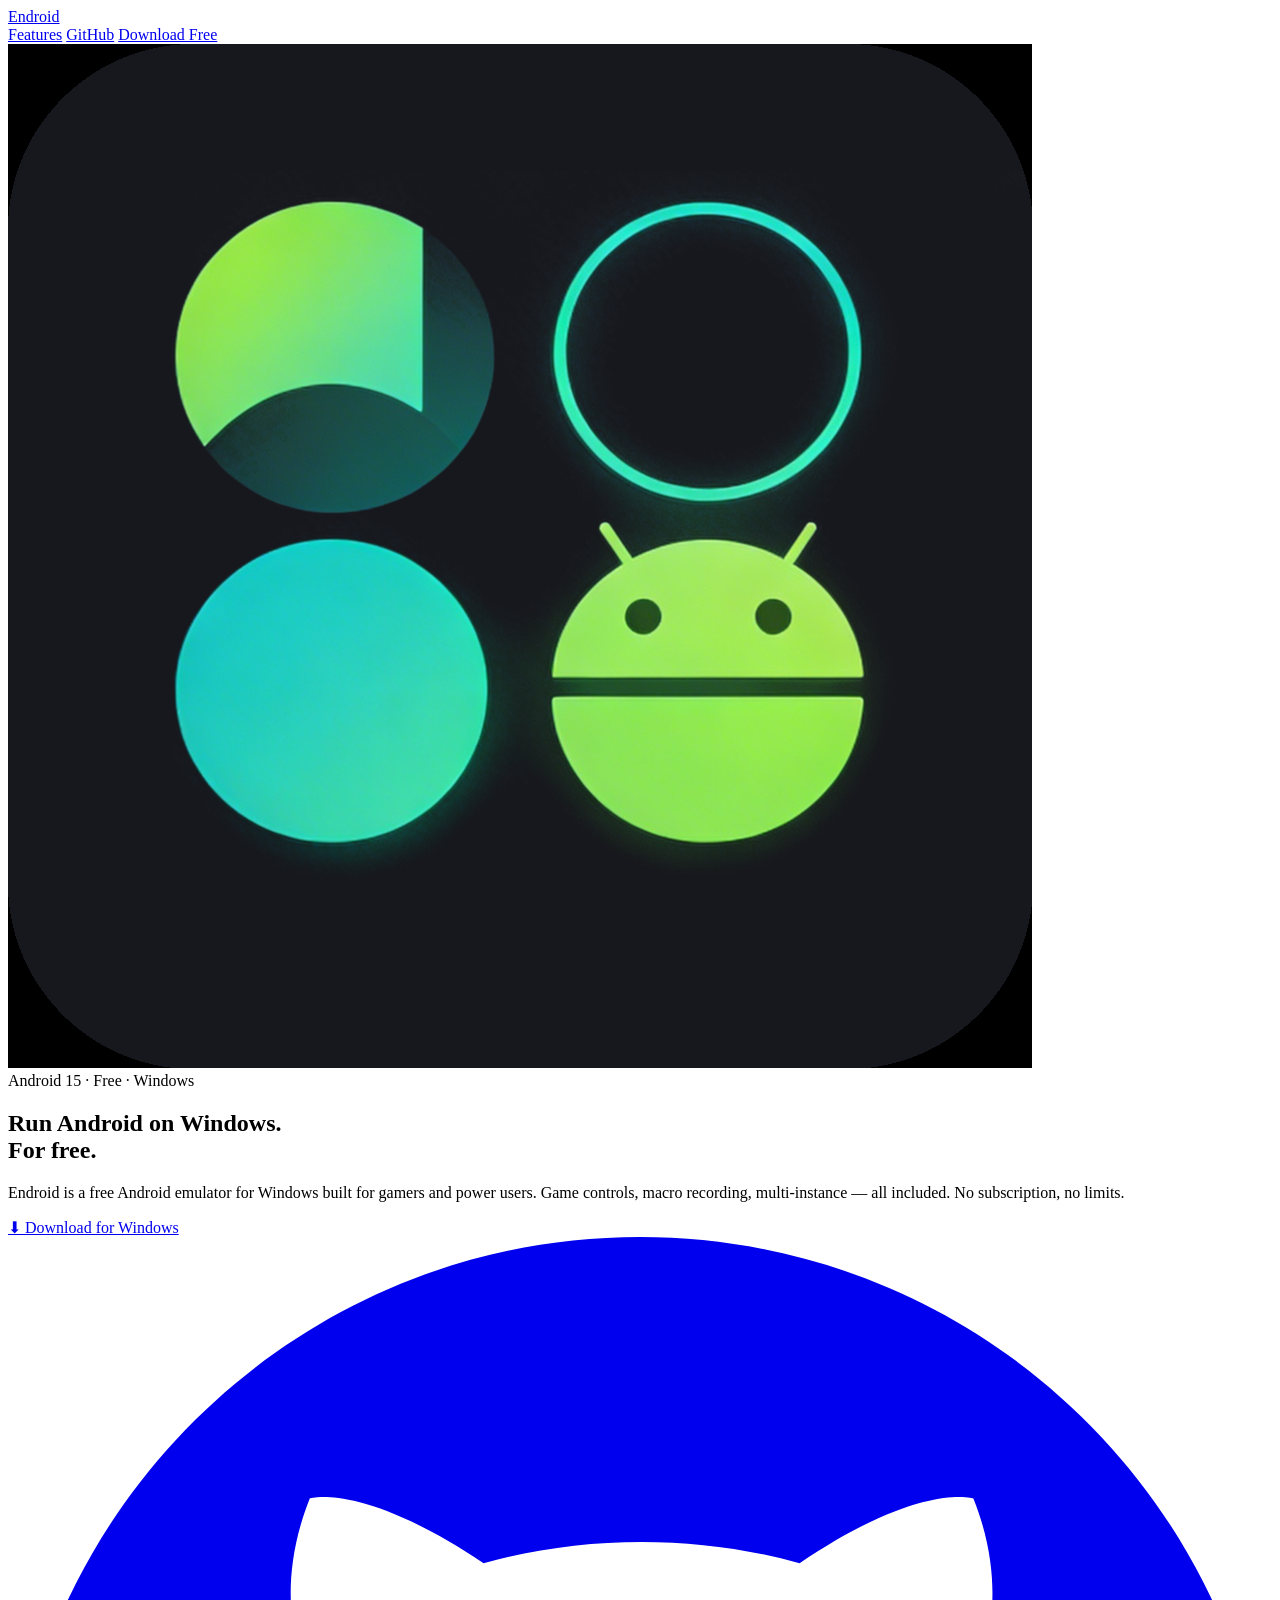
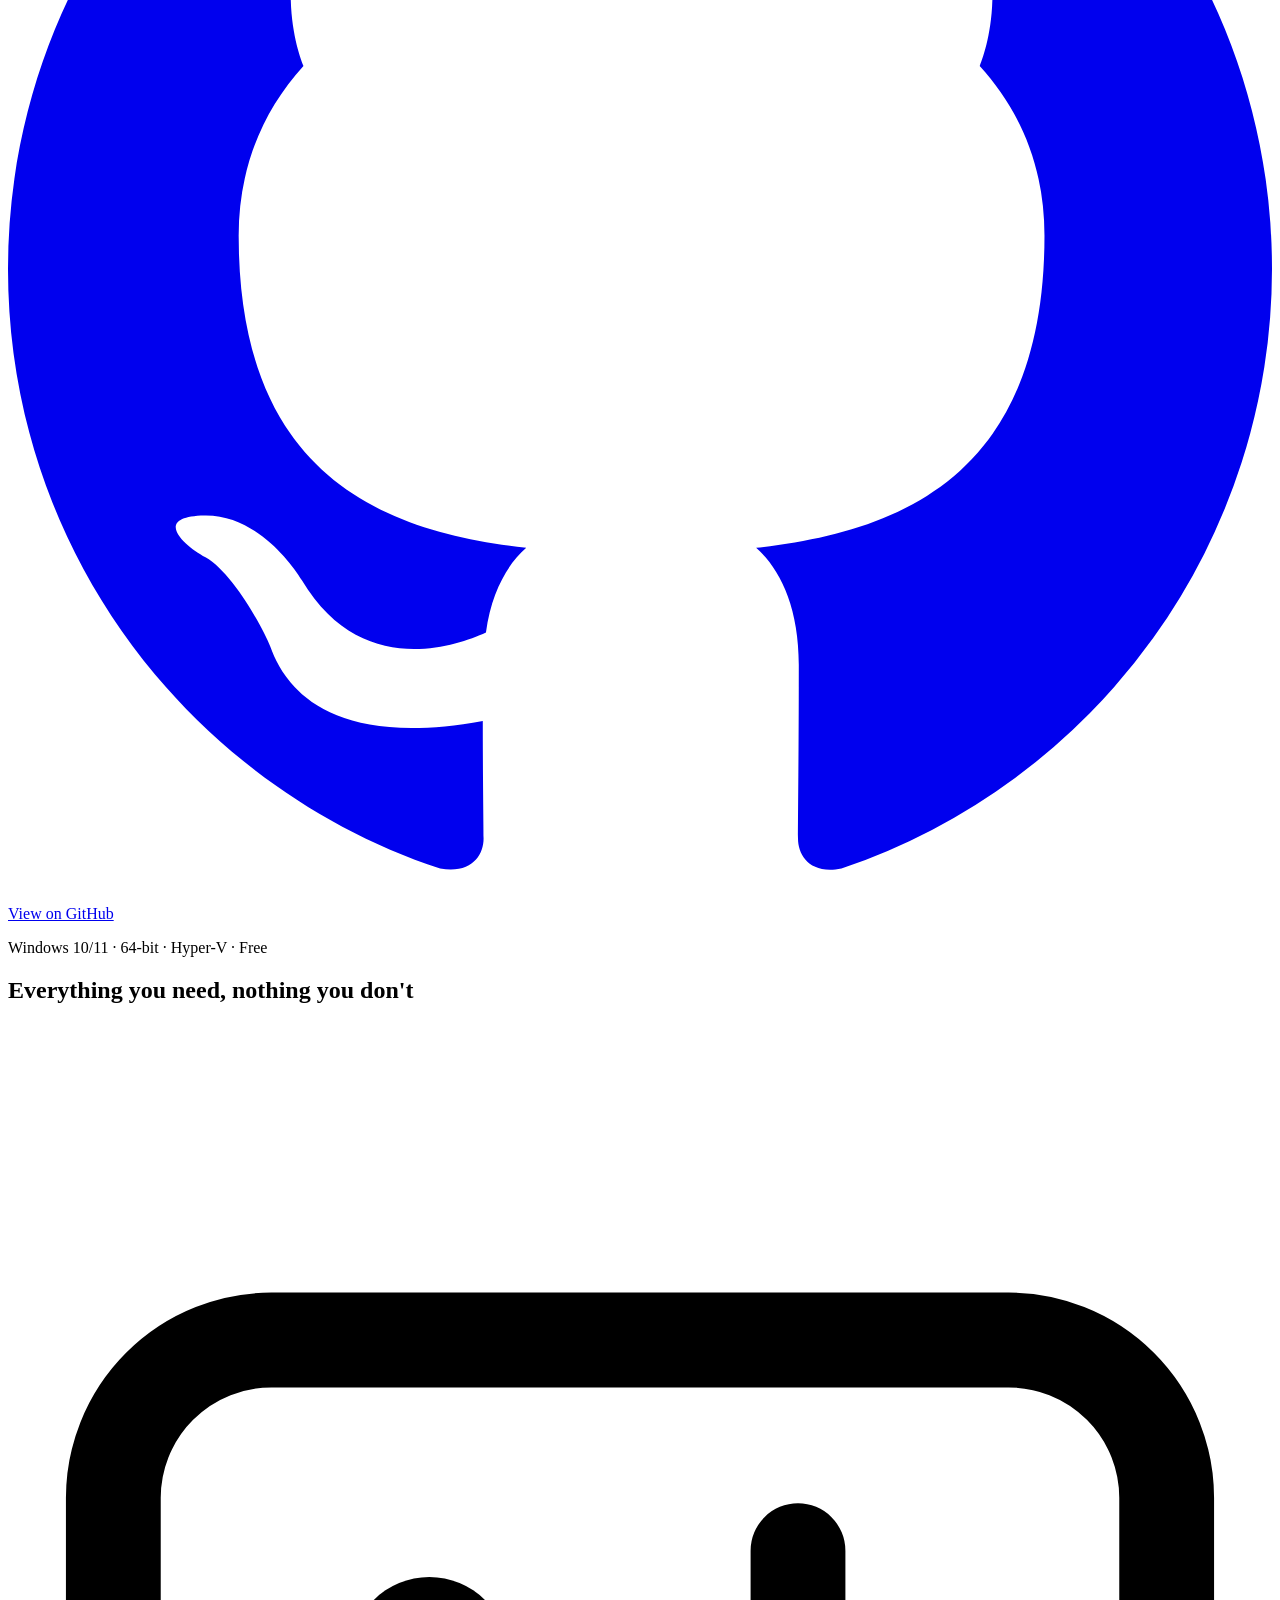
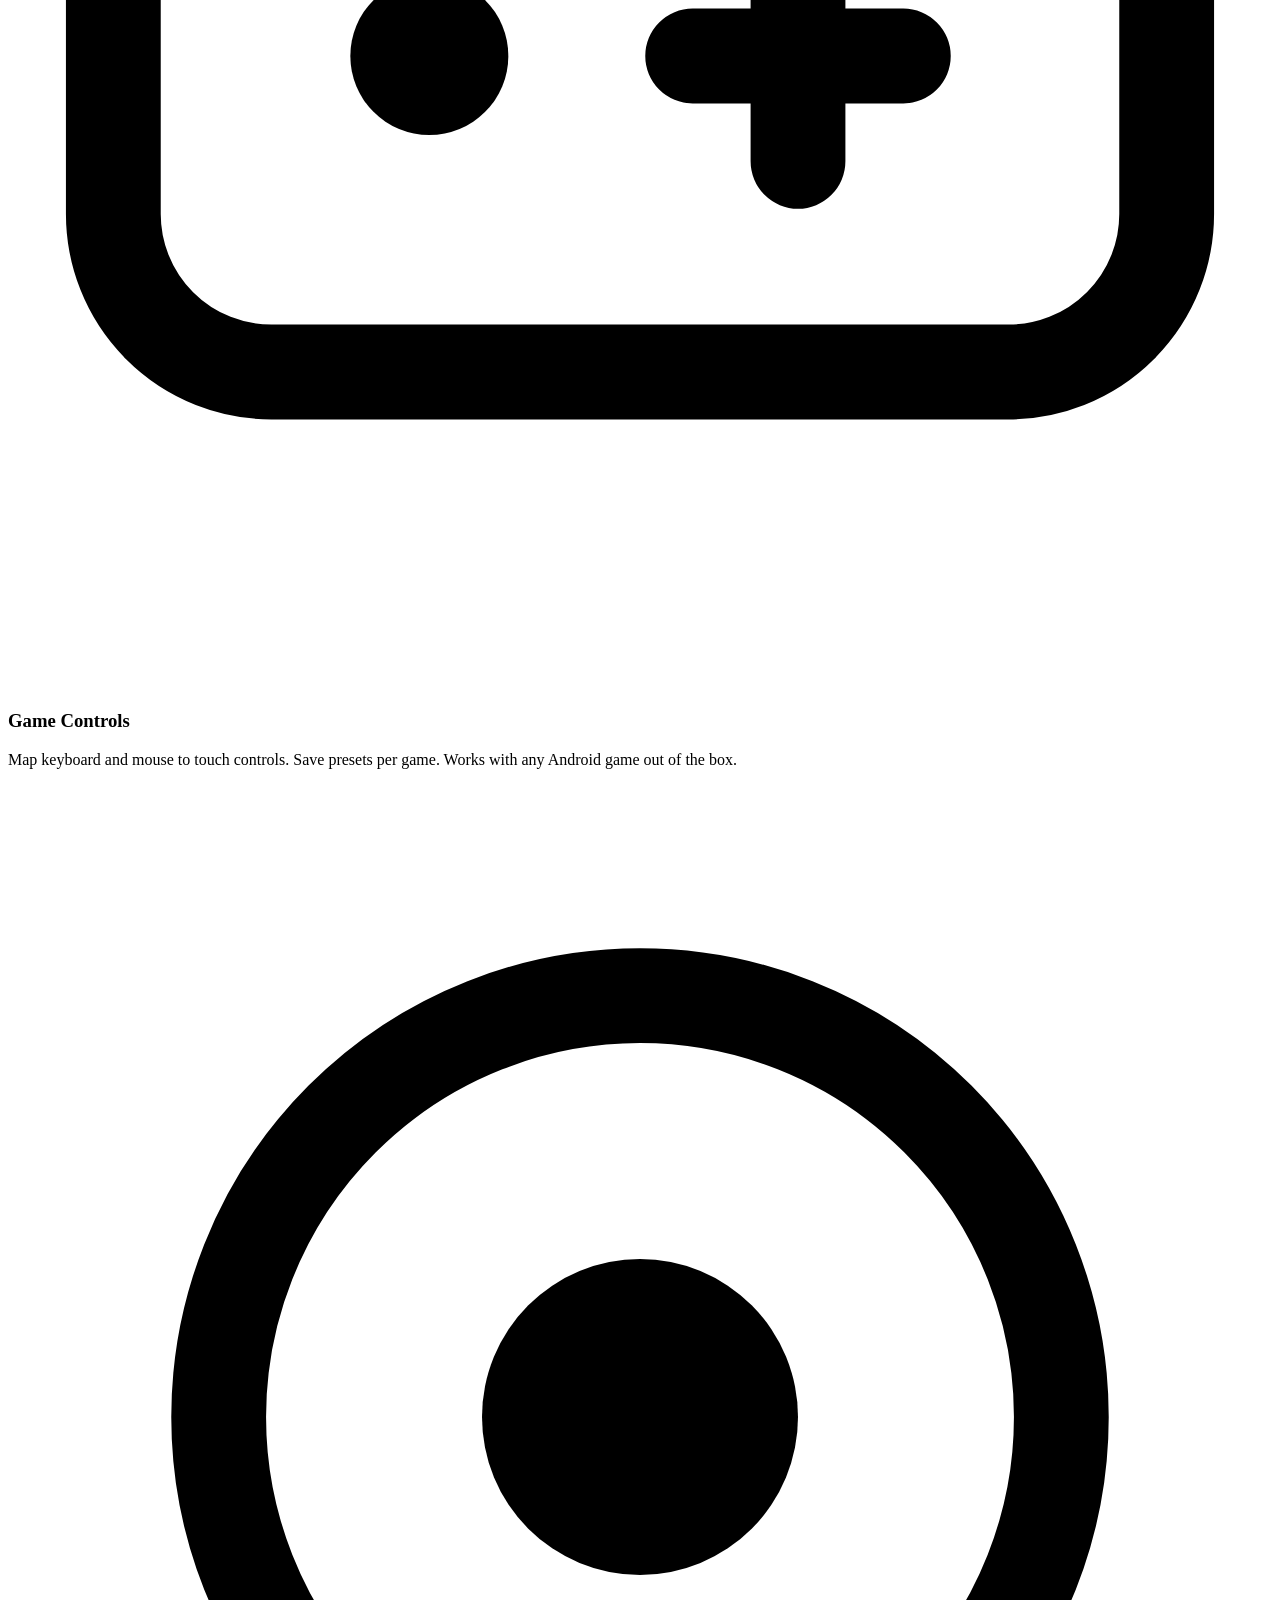
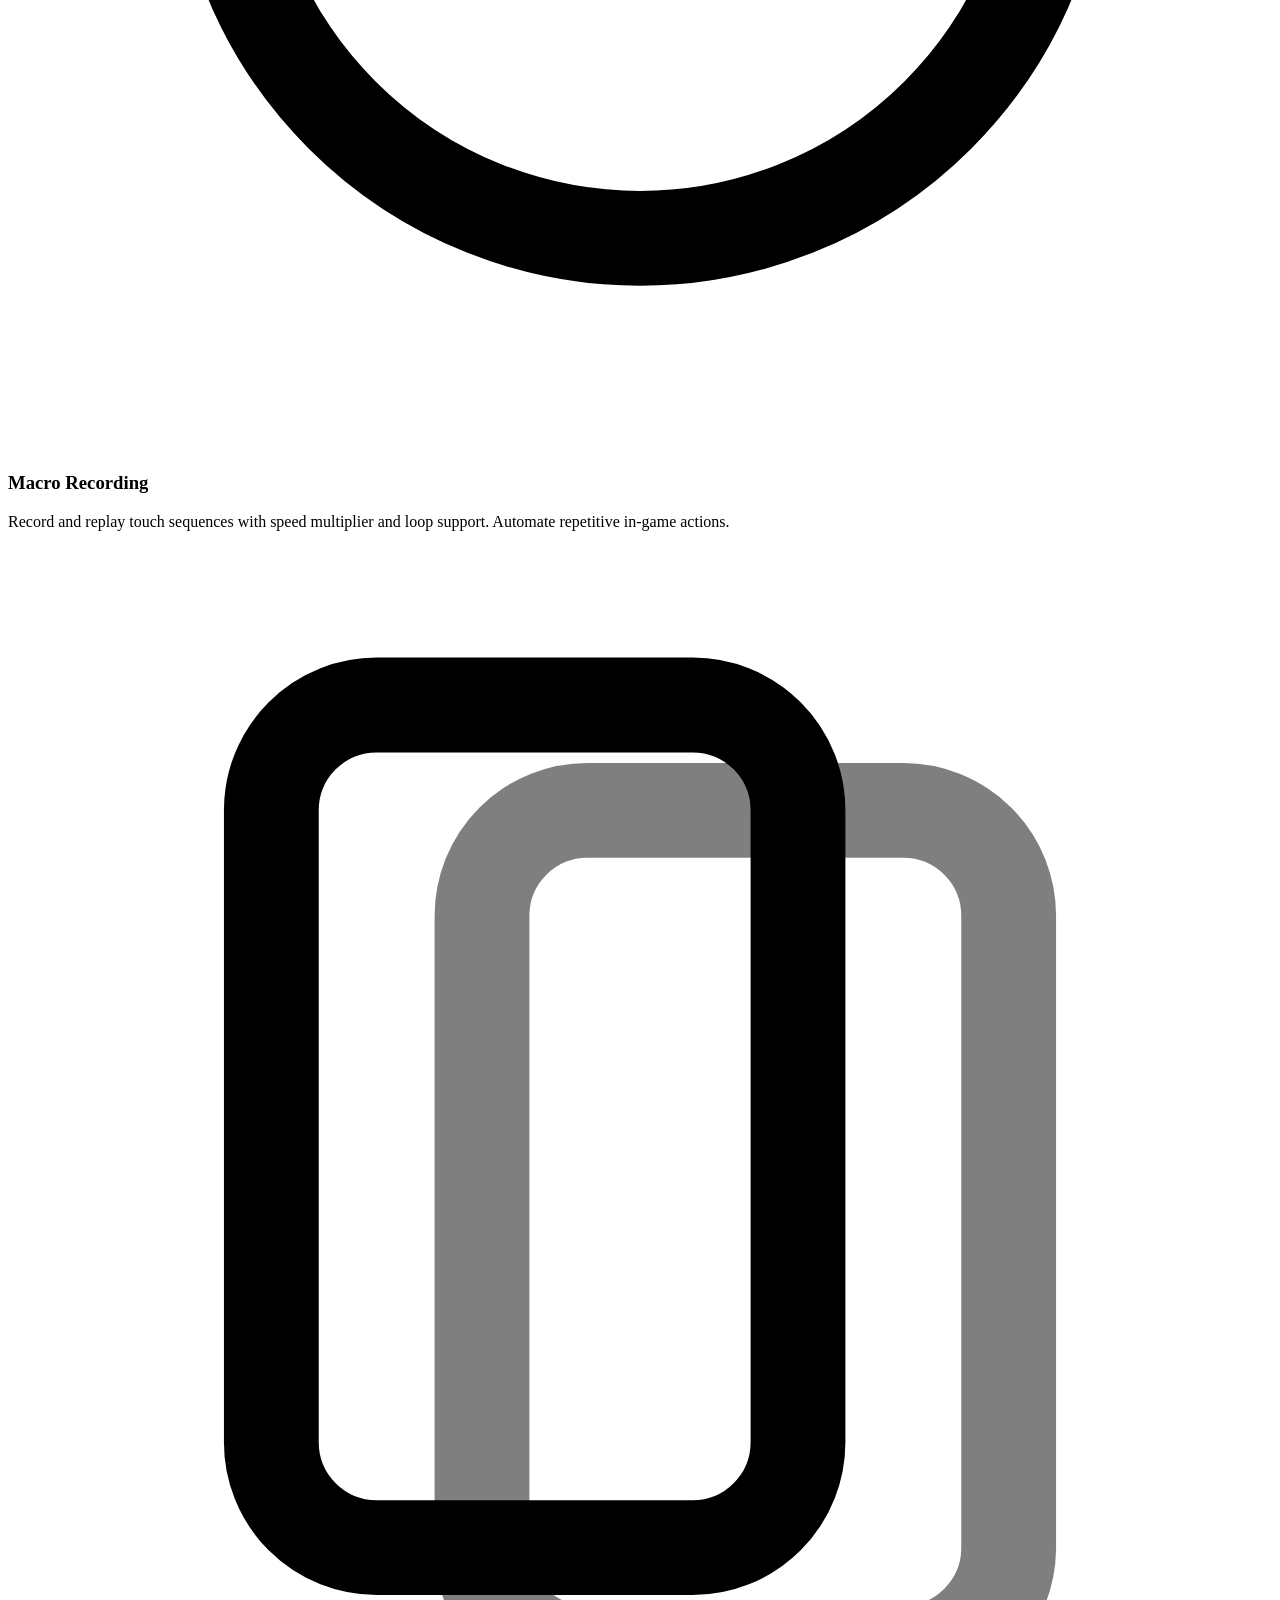
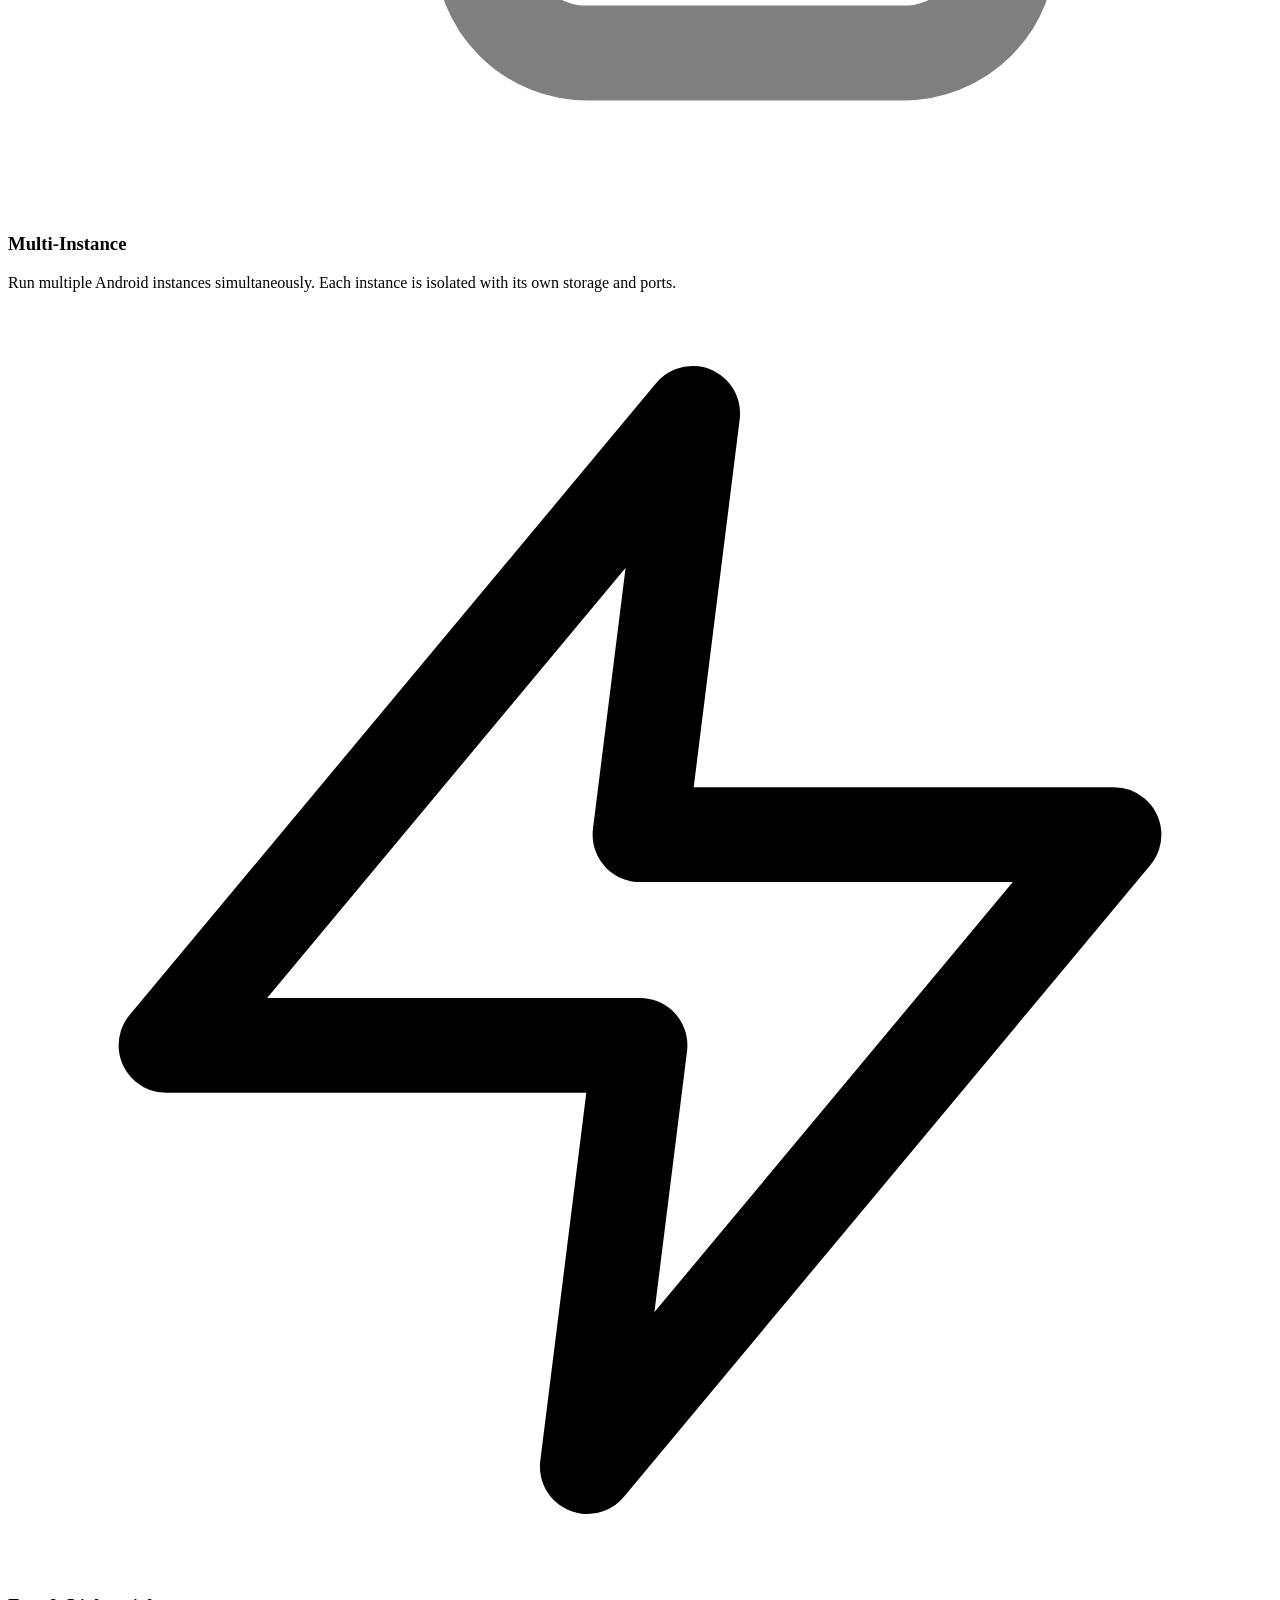
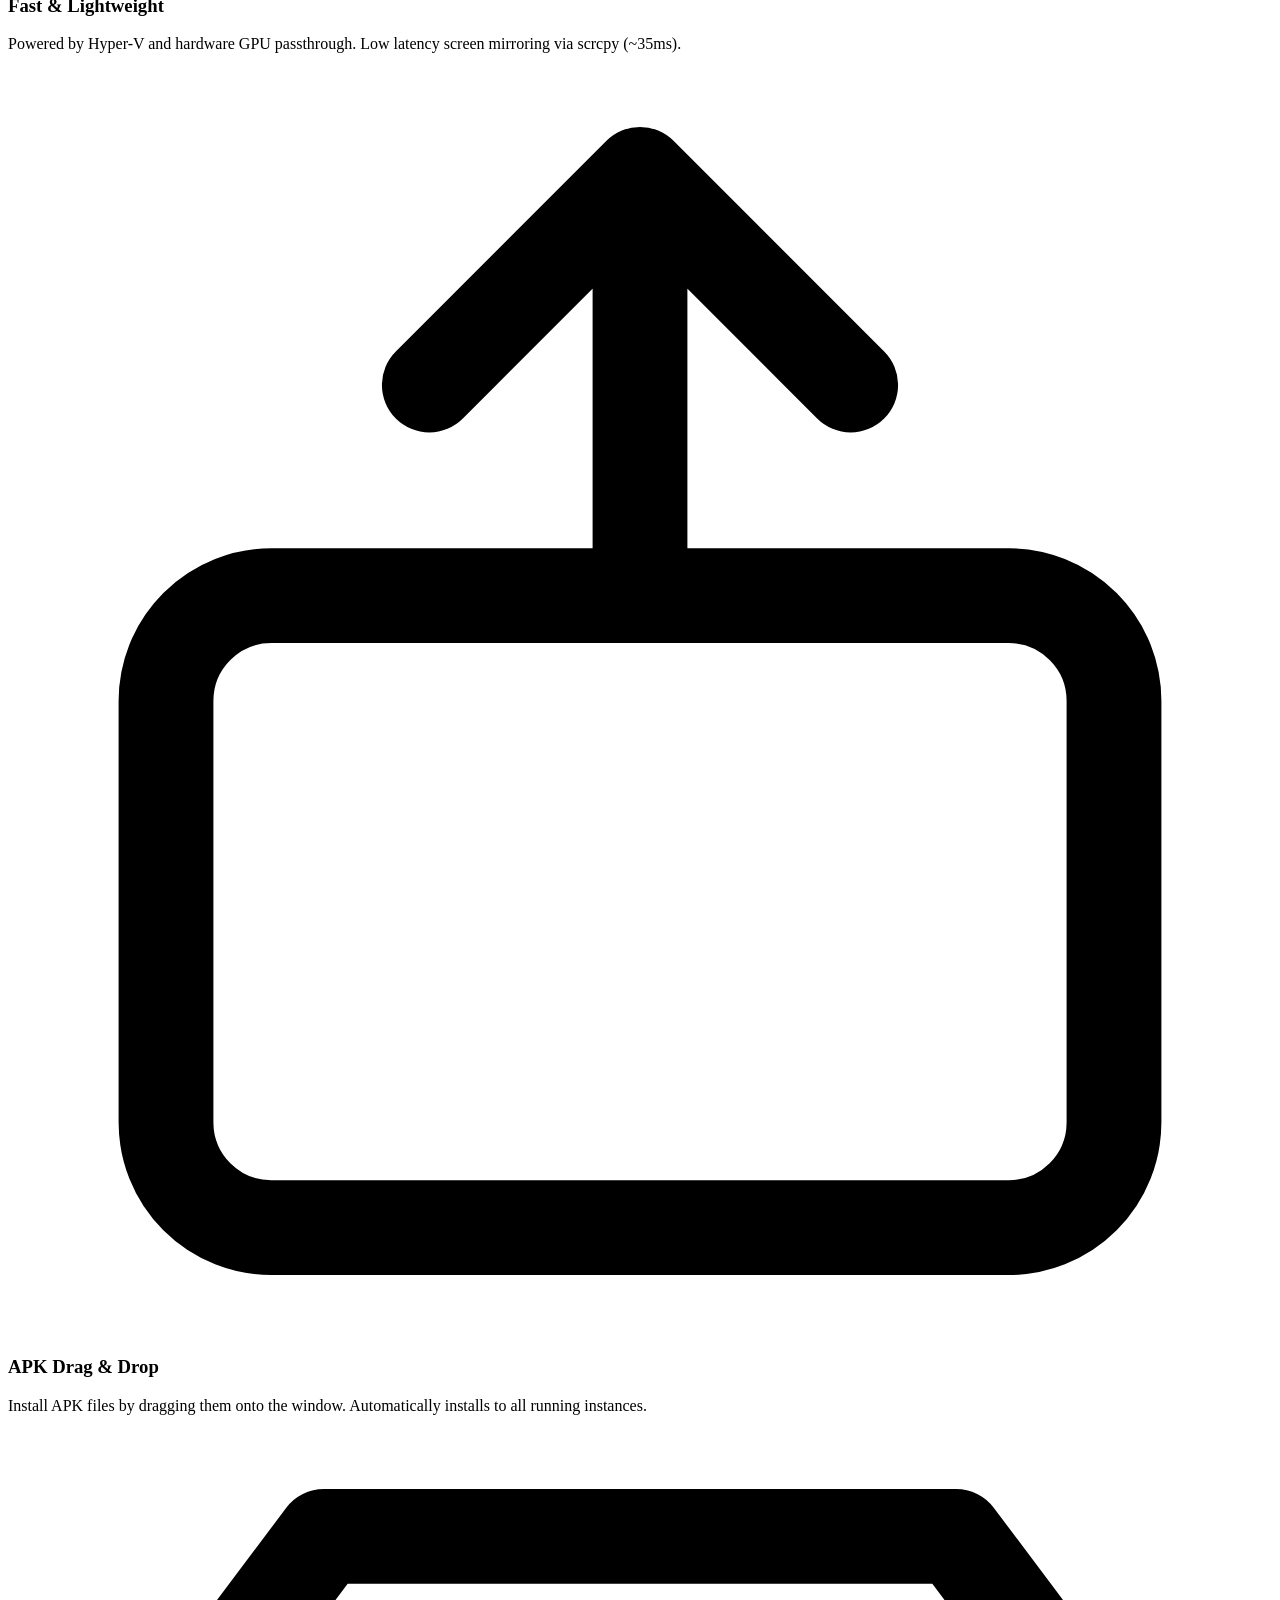
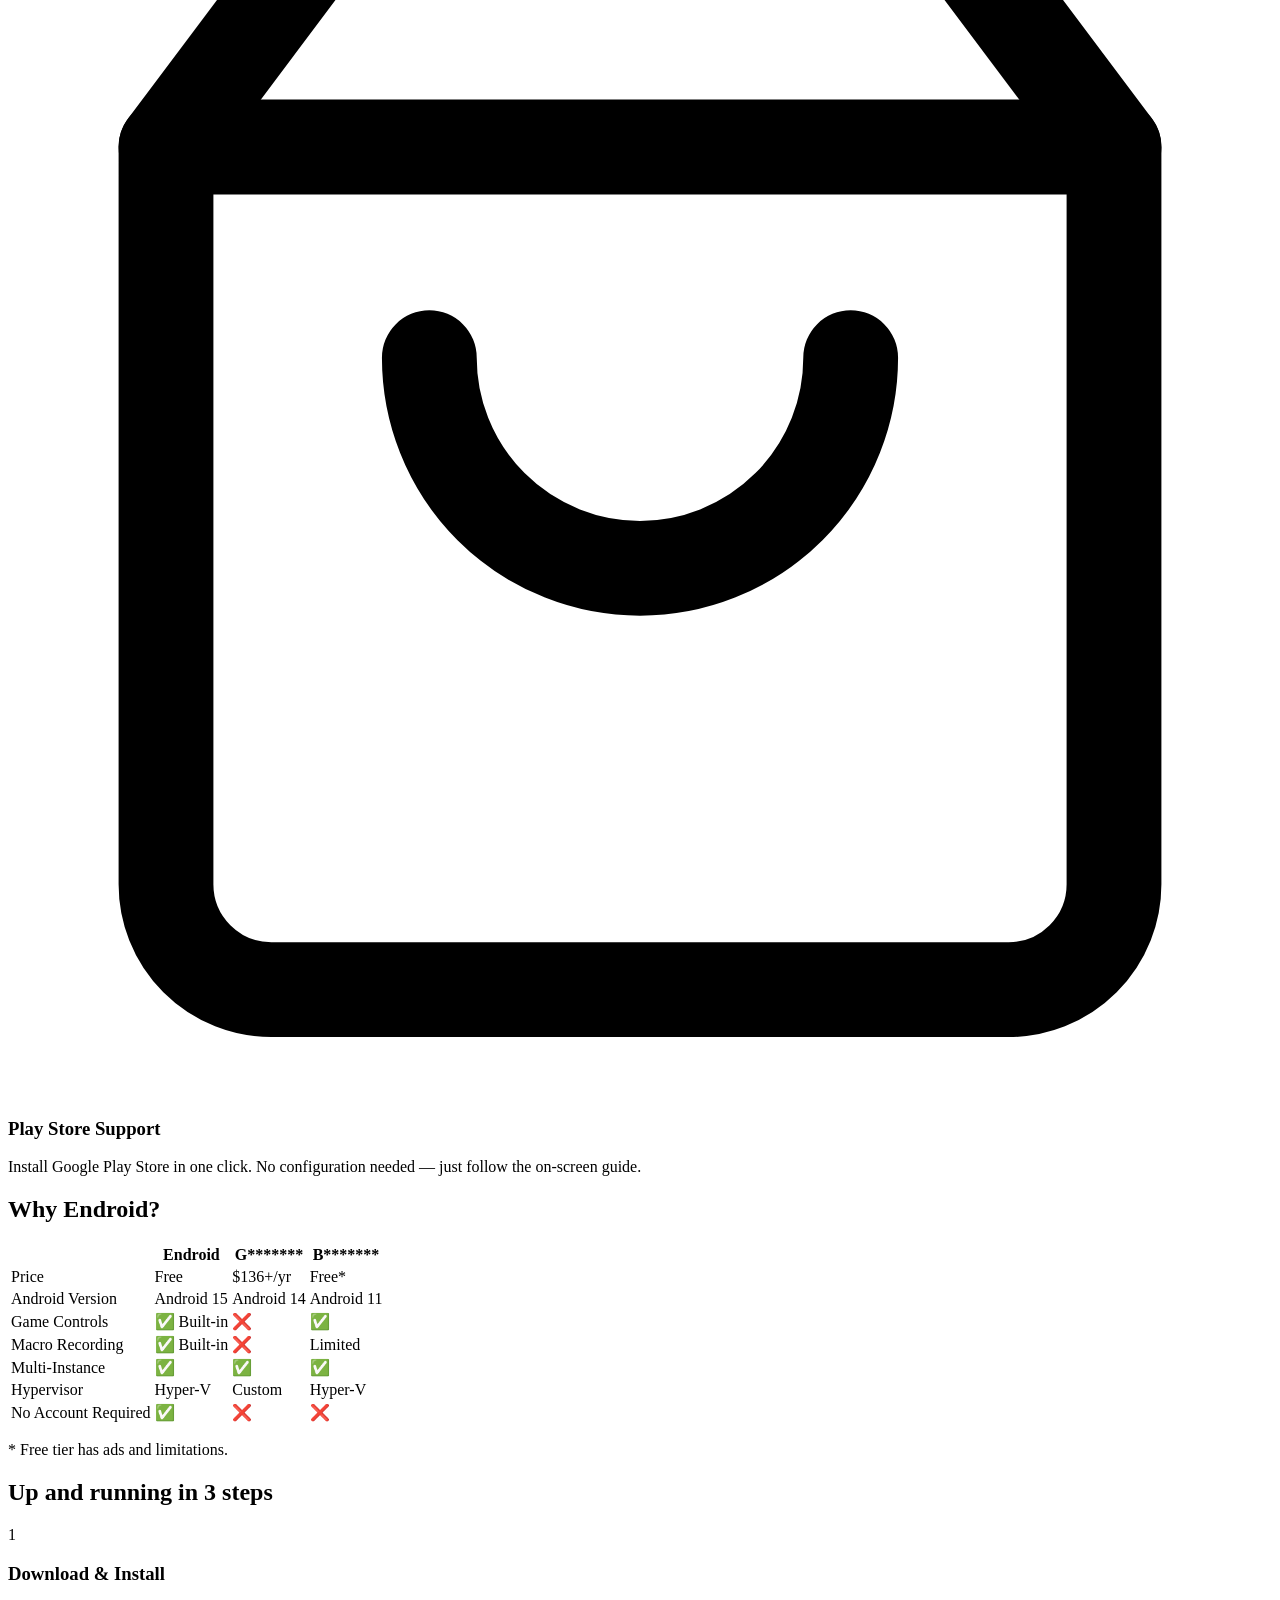
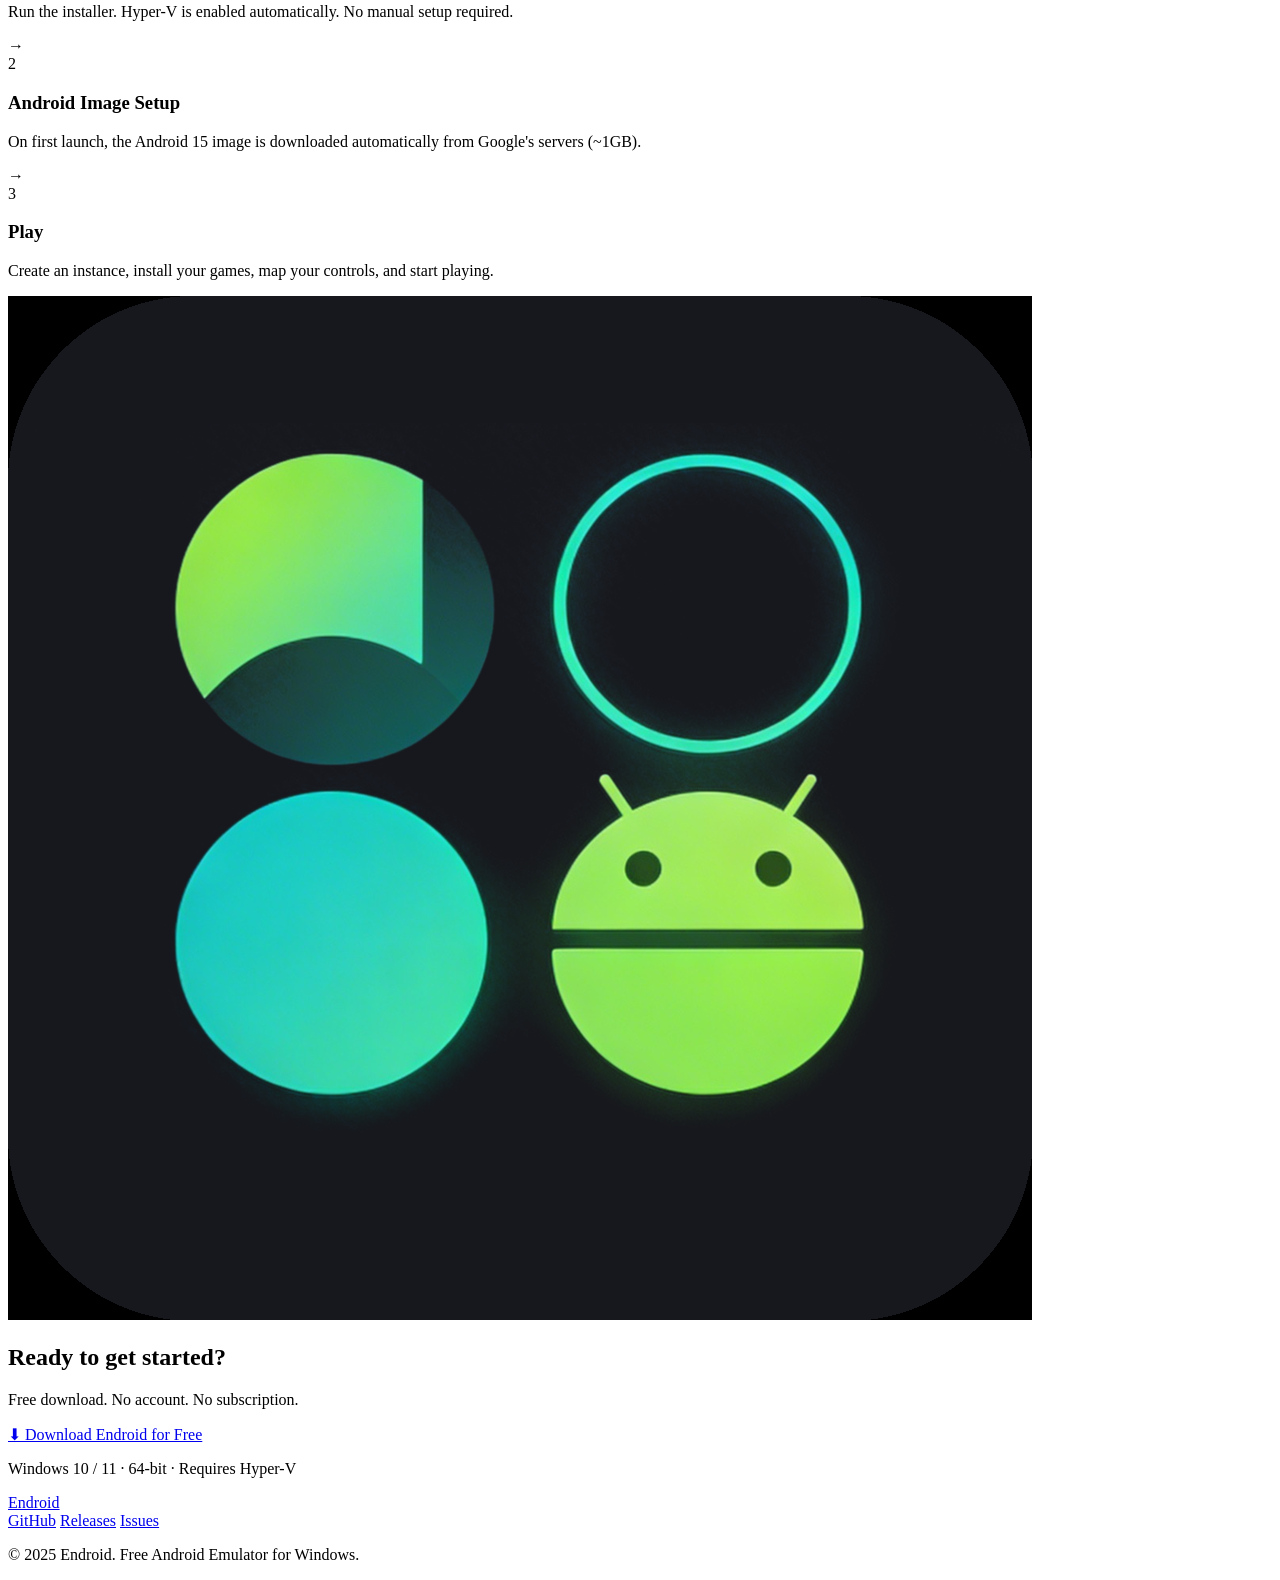
==== index.html @ d897e13c "fix(landing): 캐시 bust v=5" ====
<!DOCTYPE html>
<html lang="en">
<head>
  <meta charset="UTF-8" />
  <meta name="viewport" content="width=device-width, initial-scale=1.0" />

  <!-- SEO -->
  <title>Endroid — Free Android Emulator for Windows</title>
  <meta name="description" content="Endroid is a free Android 15 emulator for Windows. Run Android apps and games on your PC with game controls, macro recording, and multi-instance support. No subscription required." />
  <meta name="keywords" content="android emulator windows, free android emulator, android emulator pc, android emulator for windows 11, best android emulator, genymotion alternative, run android on windows, android gaming emulator" />
  <link rel="canonical" href="https://endroid.rundevelrun.com/" />

  <!-- No cache -->
  <meta http-equiv="Cache-Control" content="no-cache, no-store, must-revalidate" />
  <meta http-equiv="Pragma" content="no-cache" />
  <meta http-equiv="Expires" content="0" />

  <!-- Favicon -->
  <link rel="icon" type="image/png" href="assets/icon.png?v=5" />

  <!-- Open Graph -->
  <meta property="og:type" content="website" />
  <meta property="og:url" content="https://endroid.rundevelrun.com/" />
  <meta property="og:title" content="Endroid — Free Android Emulator for Windows" />
  <meta property="og:description" content="Run Android 15 apps and games on Windows for free. Built-in game controls, macro recording, and multi-instance support." />
  <meta property="og:image" content="https://endroid.rundevelrun.com/assets/icon.png" />

  <!-- Twitter Card -->
  <meta name="twitter:card" content="summary" />
  <meta name="twitter:title" content="Endroid — Free Android Emulator for Windows" />
  <meta name="twitter:description" content="Run Android 15 on your Windows PC for free." />
  <meta name="twitter:image" content="https://endroid.rundevelrun.com/assets/icon.png" />

  <!-- Schema.org SoftwareApplication -->
  <script type="application/ld+json">
  {
    "@context": "https://schema.org",
    "@type": "SoftwareApplication",
    "name": "Endroid",
    "operatingSystem": "Windows",
    "applicationCategory": "UtilitiesApplication",
    "offers": {
      "@type": "Offer",
      "price": "0",
      "priceCurrency": "USD"
    },
    "description": "Free Android 15 emulator for Windows with game controls, macro recording, and multi-instance support.",
    "url": "https://endroid.rundevelrun.com",
    "downloadUrl": "https://github.com/rundevelrun/endroid/releases/latest"
  }
  </script>

  <link rel="stylesheet" href="styles.css?v=3" />
</head>
<body>

  <!-- Nav -->
  <nav class="nav">
    <div class="nav-inner">
      <a class="logo" href="#">
        <span>Endroid</span>
      </a>
      <div class="nav-links">
        <a href="#features">Features</a>
        <a href="https://github.com/rundevelrun/endroid">GitHub</a>
        <a class="btn-download-sm" href="https://github.com/rundevelrun/endroid/releases/latest">
          Download Free
        </a>
      </div>
    </div>
  </nav>

  <!-- Hero -->
  <section class="hero">
    <div class="hero-inner">
      <img src="assets/icon.png?v=5" alt="Endroid" class="hero-icon" />
      <div class="badge">Android 15 · Free · Windows</div>
      <h1 class="hero-title">
        Run Android on Windows.<br />
        <span class="accent">For free.</span>
      </h1>
      <p class="hero-desc">
        Endroid is a free Android emulator for Windows built for gamers and power users.
        Game controls, macro recording, multi-instance — all included.
        No subscription, no limits.
      </p>
      <div class="hero-actions">
        <a class="btn-primary" href="https://github.com/rundevelrun/endroid/releases/latest">
          ⬇ Download for Windows
        </a>
        <a class="btn-secondary" href="https://github.com/rundevelrun/endroid">
          <svg class="gh-icon" viewBox="0 0 16 16" fill="currentColor"><path d="M8 0C3.58 0 0 3.58 0 8c0 3.54 2.29 6.53 5.47 7.59.4.07.55-.17.55-.38 0-.19-.01-.82-.01-1.49-2.01.37-2.53-.49-2.69-.94-.09-.23-.48-.94-.82-1.13-.28-.15-.68-.52-.01-.53.63-.01 1.08.58 1.23.82.72 1.21 1.87.87 2.33.66.07-.52.28-.87.51-1.07-1.78-.2-3.64-.89-3.64-3.95 0-.87.31-1.59.82-2.15-.08-.2-.36-1.02.08-2.12 0 0 .67-.21 2.2.82.64-.18 1.32-.27 2-.27.68 0 1.36.09 2 .27 1.53-1.04 2.2-.82 2.2-.82.44 1.1.16 1.92.08 2.12.51.56.82 1.27.82 2.15 0 3.07-1.87 3.75-3.65 3.95.29.25.54.73.54 1.48 0 1.07-.01 1.93-.01 2.2 0 .21.15.46.55.38A8.013 8.013 0 0016 8c0-4.42-3.58-8-8-8z"/></svg>
          View on GitHub
        </a>
      </div>
      <p class="hero-note">Windows 10/11 · 64-bit · Hyper-V · Free</p>
    </div>
  </section>

  <!-- Features -->
  <section class="features" id="features">
    <div class="section-inner">
      <h2 class="section-title">Everything you need, nothing you don't</h2>
      <div class="features-grid">

        <div class="feature-card">
          <div class="feature-icon">
            <svg viewBox="0 0 24 24" fill="none" stroke="currentColor" stroke-width="1.8" stroke-linecap="round" stroke-linejoin="round"><rect x="2" y="6" width="20" height="12" rx="3"/><circle cx="8" cy="12" r="1.5" fill="currentColor" stroke="none"/><path d="M15 10v4M13 12h4"/></svg>
          </div>
          <h3>Game Controls</h3>
          <p>Map keyboard and mouse to touch controls. Save presets per game. Works with any Android game out of the box.</p>
        </div>

        <div class="feature-card">
          <div class="feature-icon">
            <svg viewBox="0 0 24 24" fill="none" stroke="currentColor" stroke-width="1.8" stroke-linecap="round" stroke-linejoin="round"><circle cx="12" cy="12" r="8"/><circle cx="12" cy="12" r="3" fill="currentColor" stroke="none"/></svg>
          </div>
          <h3>Macro Recording</h3>
          <p>Record and replay touch sequences with speed multiplier and loop support. Automate repetitive in-game actions.</p>
        </div>

        <div class="feature-card">
          <div class="feature-icon">
            <svg viewBox="0 0 24 24" fill="none" stroke="currentColor" stroke-width="1.8" stroke-linecap="round" stroke-linejoin="round"><rect x="5" y="3" width="10" height="16" rx="2"/><rect x="9" y="5" width="10" height="16" rx="2" opacity="0.5"/></svg>
          </div>
          <h3>Multi-Instance</h3>
          <p>Run multiple Android instances simultaneously. Each instance is isolated with its own storage and ports.</p>
        </div>

        <div class="feature-card">
          <div class="feature-icon">
            <svg viewBox="0 0 24 24" fill="none" stroke="currentColor" stroke-width="1.8" stroke-linecap="round" stroke-linejoin="round"><path d="M13 2L3 14h9l-1 8 10-12h-9l1-8z"/></svg>
          </div>
          <h3>Fast & Lightweight</h3>
          <p>Powered by Hyper-V and hardware GPU passthrough. Low latency screen mirroring via scrcpy (~35ms).</p>
        </div>

        <div class="feature-card">
          <div class="feature-icon">
            <svg viewBox="0 0 24 24" fill="none" stroke="currentColor" stroke-width="1.8" stroke-linecap="round" stroke-linejoin="round"><path d="M12 2v8M8 6l4-4 4 4"/><rect x="3" y="10" width="18" height="12" rx="2"/></svg>
          </div>
          <h3>APK Drag & Drop</h3>
          <p>Install APK files by dragging them onto the window. Automatically installs to all running instances.</p>
        </div>

        <div class="feature-card">
          <div class="feature-icon">
            <svg viewBox="0 0 24 24" fill="none" stroke="currentColor" stroke-width="1.8" stroke-linecap="round" stroke-linejoin="round"><path d="M6 2L3 6v14a2 2 0 002 2h14a2 2 0 002-2V6l-3-4z"/><path d="M3 6h18"/><path d="M16 10a4 4 0 01-8 0"/></svg>
          </div>
          <h3>Play Store Support</h3>
          <p>Install Google Play Store in one click. No configuration needed — just follow the on-screen guide.</p>
        </div>

      </div>
    </div>
  </section>

  <!-- vs Competitors -->
  <section class="compare">
    <div class="section-inner">
      <h2 class="section-title">Why Endroid?</h2>
      <div class="compare-table-wrap">
        <table class="compare-table">
          <thead>
            <tr>
              <th></th>
              <th class="highlight">Endroid</th>
              <th><span class="masked">G*******</span></th>
              <th><span class="masked">B*******</span></th>
            </tr>
          </thead>
          <tbody>
            <tr><td>Price</td><td class="highlight">Free</td><td>$136+/yr</td><td>Free*</td></tr>
            <tr><td>Android Version</td><td class="highlight">Android 15</td><td>Android 14</td><td>Android 11</td></tr>
            <tr><td>Game Controls</td><td class="highlight">✅ Built-in</td><td>❌</td><td>✅</td></tr>
            <tr><td>Macro Recording</td><td class="highlight">✅ Built-in</td><td>❌</td><td>Limited</td></tr>
            <tr><td>Multi-Instance</td><td class="highlight">✅</td><td>✅</td><td>✅</td></tr>
            <tr><td>Hypervisor</td><td class="highlight">Hyper-V</td><td>Custom</td><td>Hyper-V</td></tr>
            <tr><td>No Account Required</td><td class="highlight">✅</td><td>❌</td><td>❌</td></tr>
          </tbody>
        </table>
      </div>
      <p class="compare-note">* Free tier has ads and limitations.</p>
    </div>
  </section>

  <!-- How it works -->
  <section class="howto">
    <div class="section-inner">
      <h2 class="section-title">Up and running in 3 steps</h2>
      <div class="steps">
        <div class="step">
          <div class="step-num">1</div>
          <h3>Download & Install</h3>
          <p>Run the installer. Hyper-V is enabled automatically. No manual setup required.</p>
        </div>
        <div class="step-arrow">→</div>
        <div class="step">
          <div class="step-num">2</div>
          <h3>Android Image Setup</h3>
          <p>On first launch, the Android 15 image is downloaded automatically from Google's servers (~1GB).</p>
        </div>
        <div class="step-arrow">→</div>
        <div class="step">
          <div class="step-num">3</div>
          <h3>Play</h3>
          <p>Create an instance, install your games, map your controls, and start playing.</p>
        </div>
      </div>
    </div>
  </section>

  <!-- Download CTA -->
  <section class="cta">
    <div class="section-inner">
      <img src="assets/icon.png?v=5" alt="Endroid" class="cta-icon" />
      <h2>Ready to get started?</h2>
      <p>Free download. No account. No subscription.</p>
      <a class="btn-primary btn-large" href="https://github.com/rundevelrun/endroid/releases/latest">
        ⬇ Download Endroid for Free
      </a>
      <p class="cta-note">Windows 10 / 11 · 64-bit · Requires Hyper-V</p>
    </div>
  </section>

  <!-- Footer -->
  <footer class="footer">
    <div class="footer-inner">
      <a class="logo" href="#">
        <span>Endroid</span>
      </a>
      <div class="footer-links">
        <a href="https://github.com/rundevelrun/endroid">GitHub</a>
        <a href="https://github.com/rundevelrun/endroid/releases">Releases</a>
        <a href="https://github.com/rundevelrun/endroid/issues">Issues</a>
      </div>
      <p class="footer-copy">© 2025 Endroid. Free Android Emulator for Windows.</p>
    </div>
  </footer>

</body>
</html>
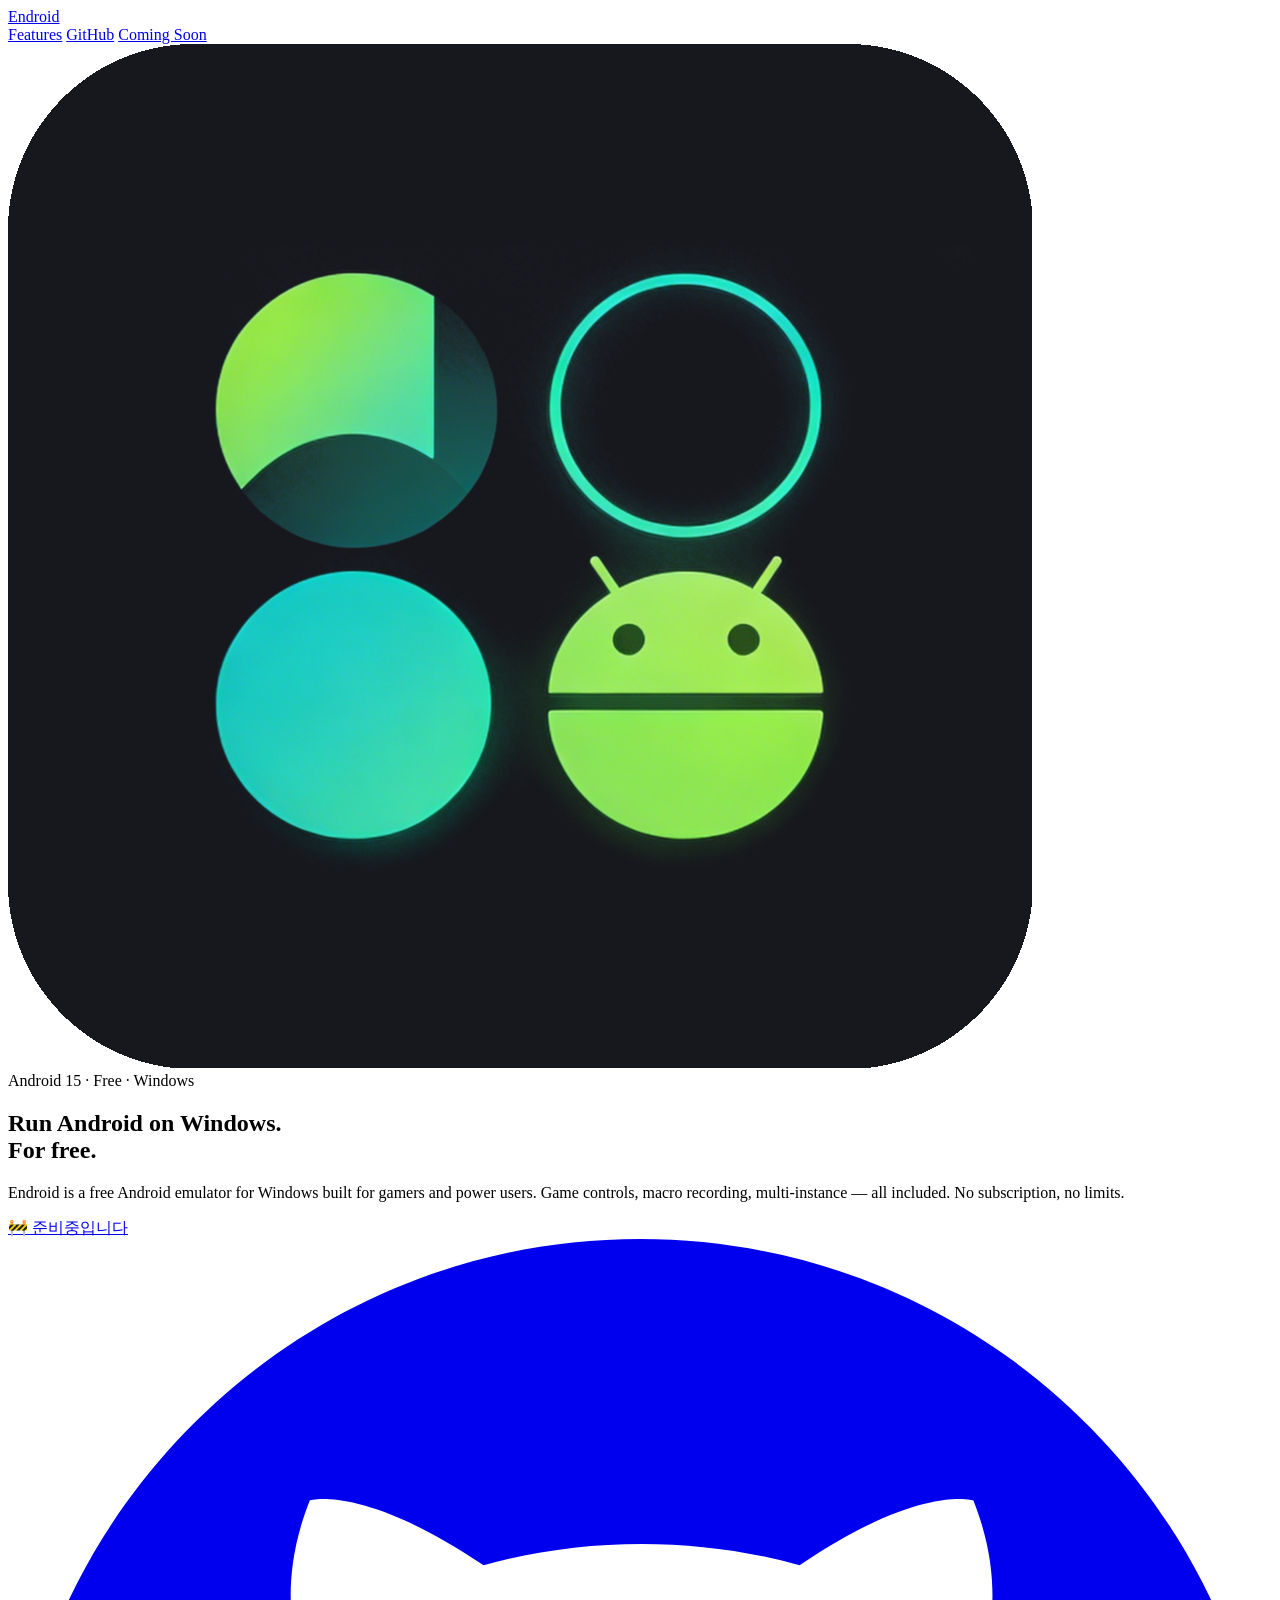
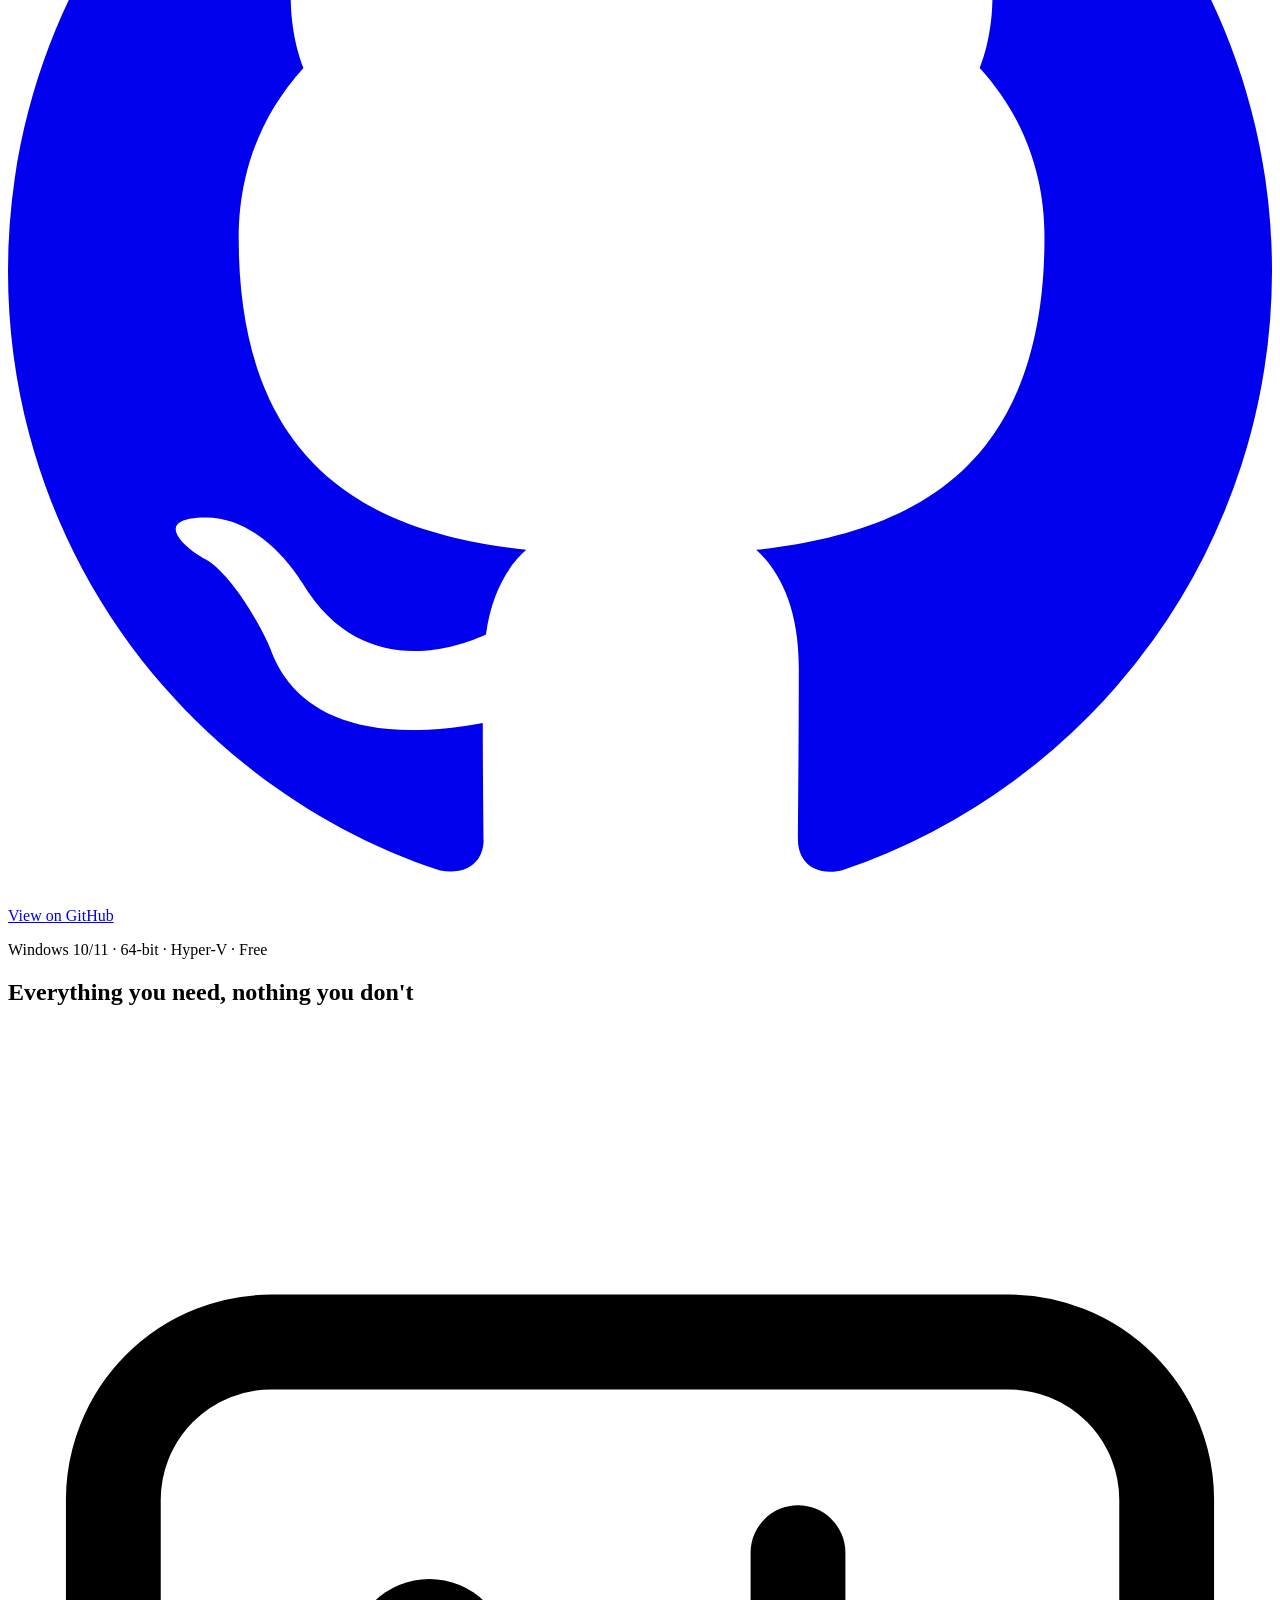
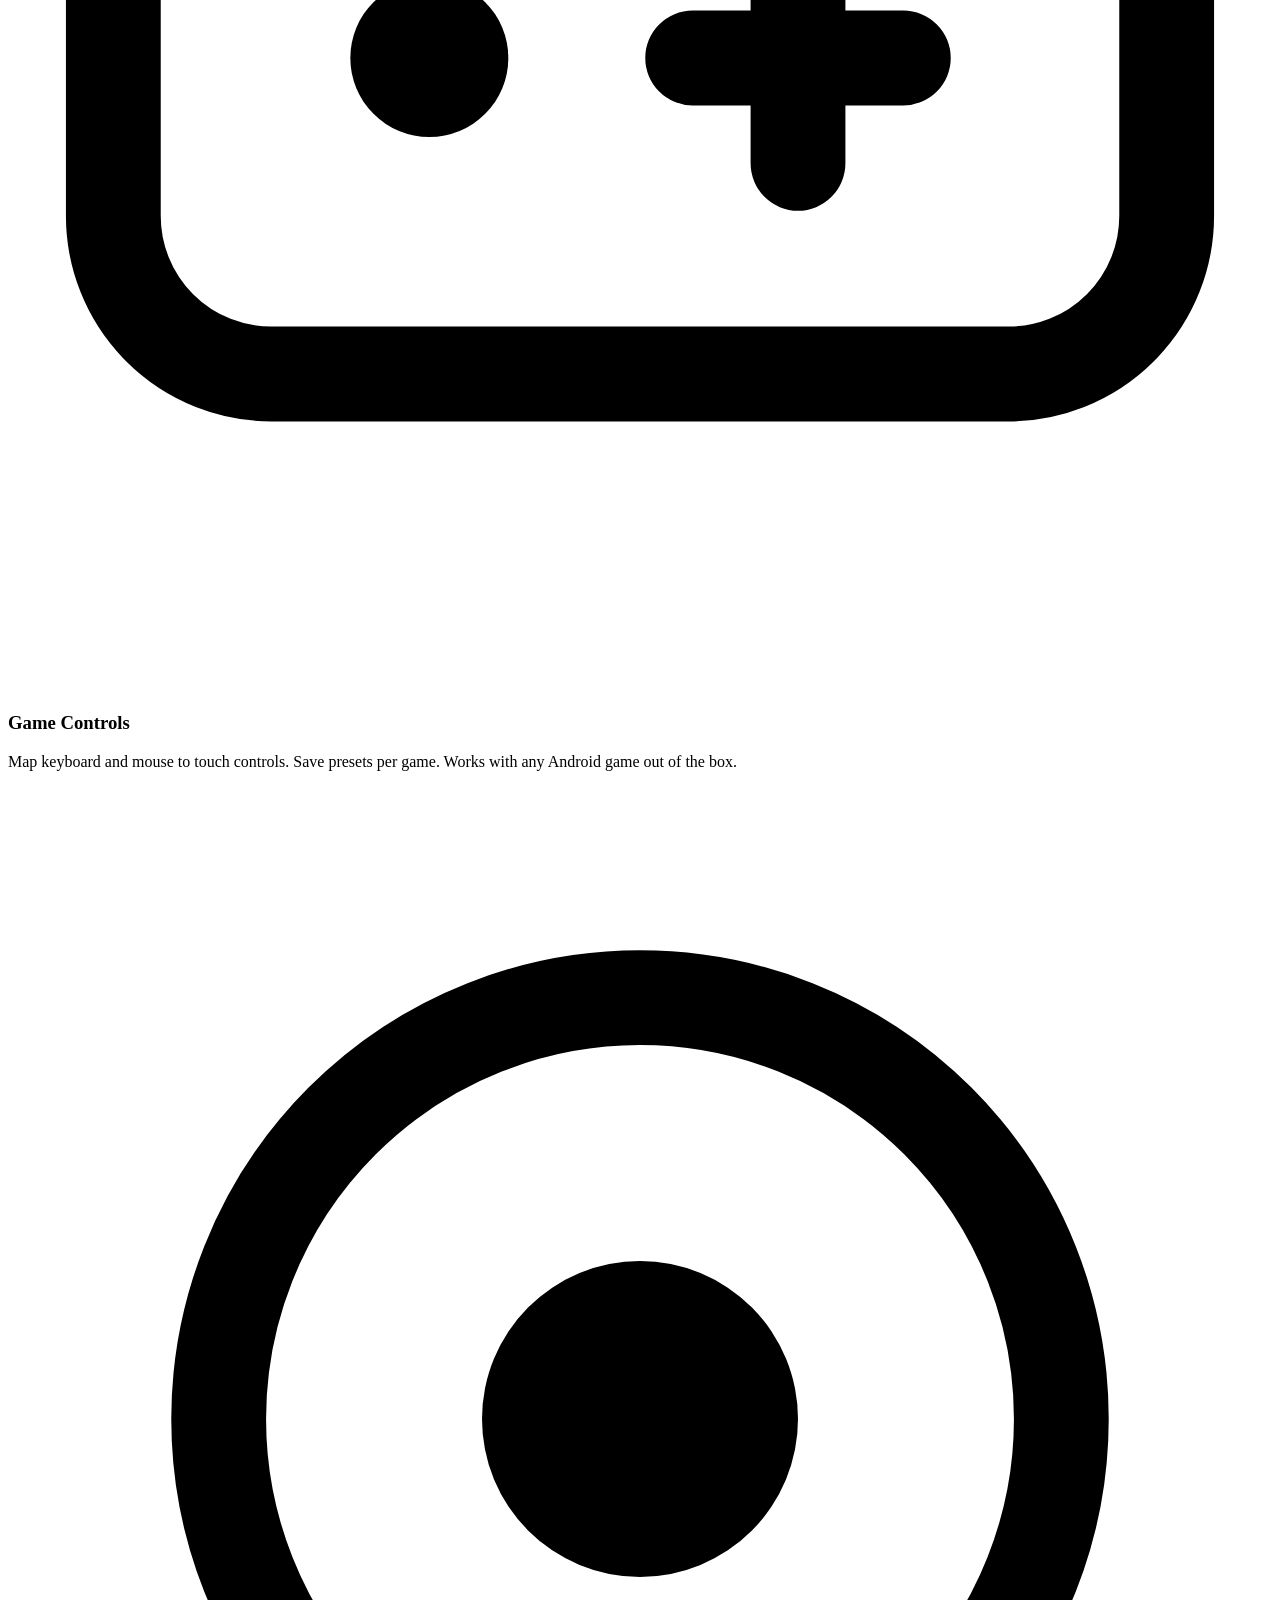
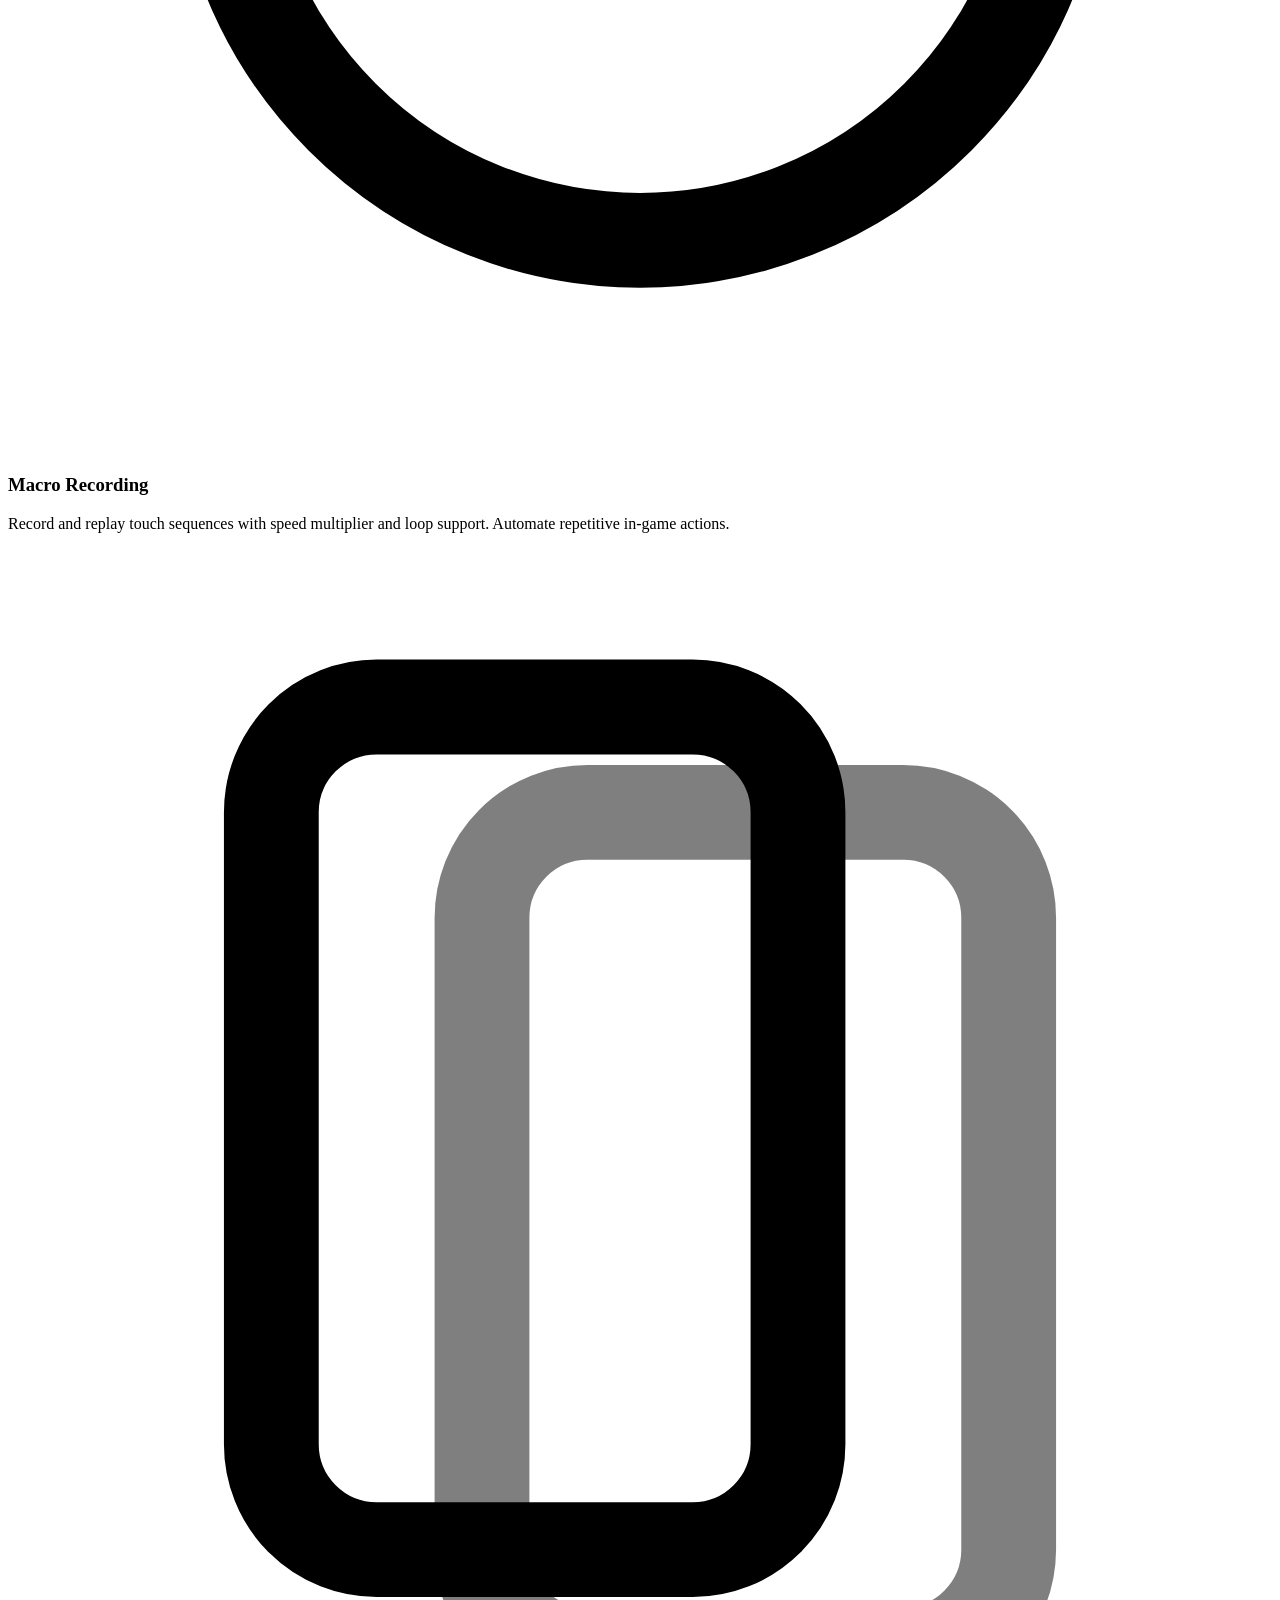
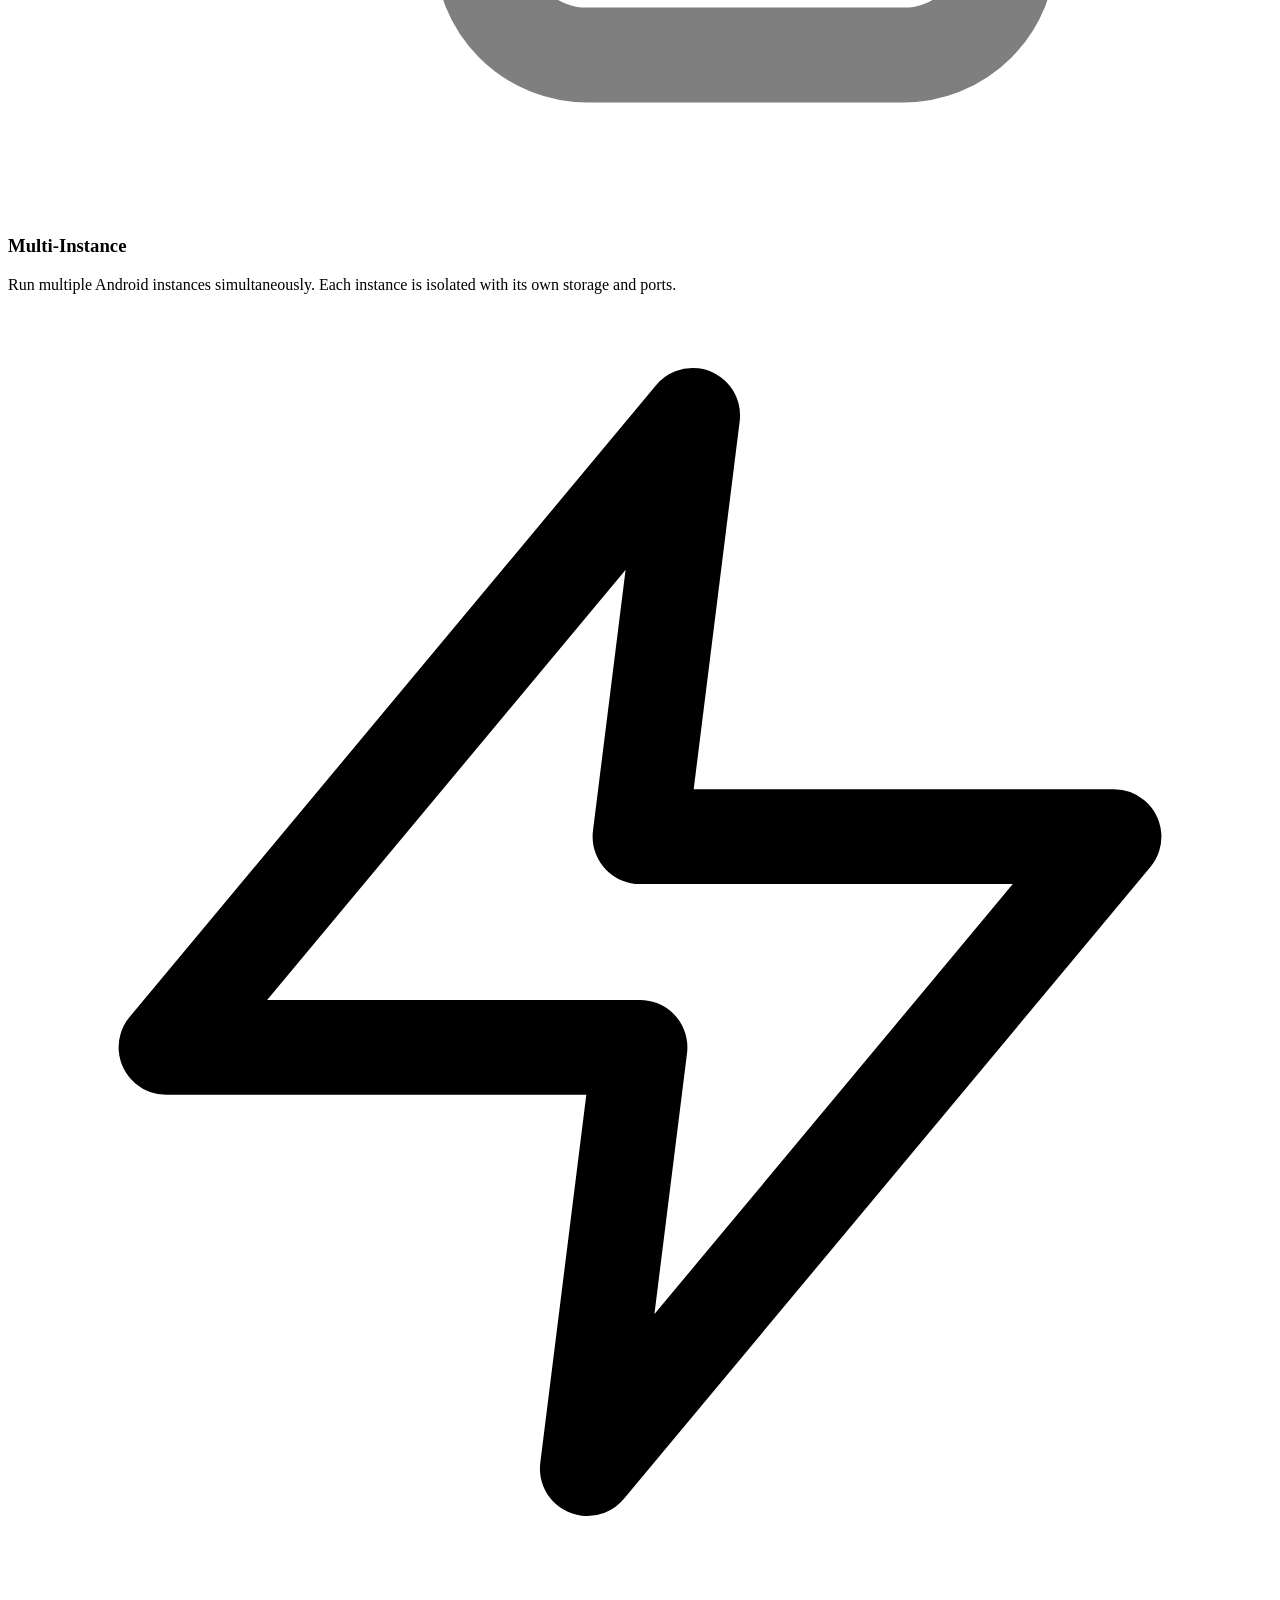
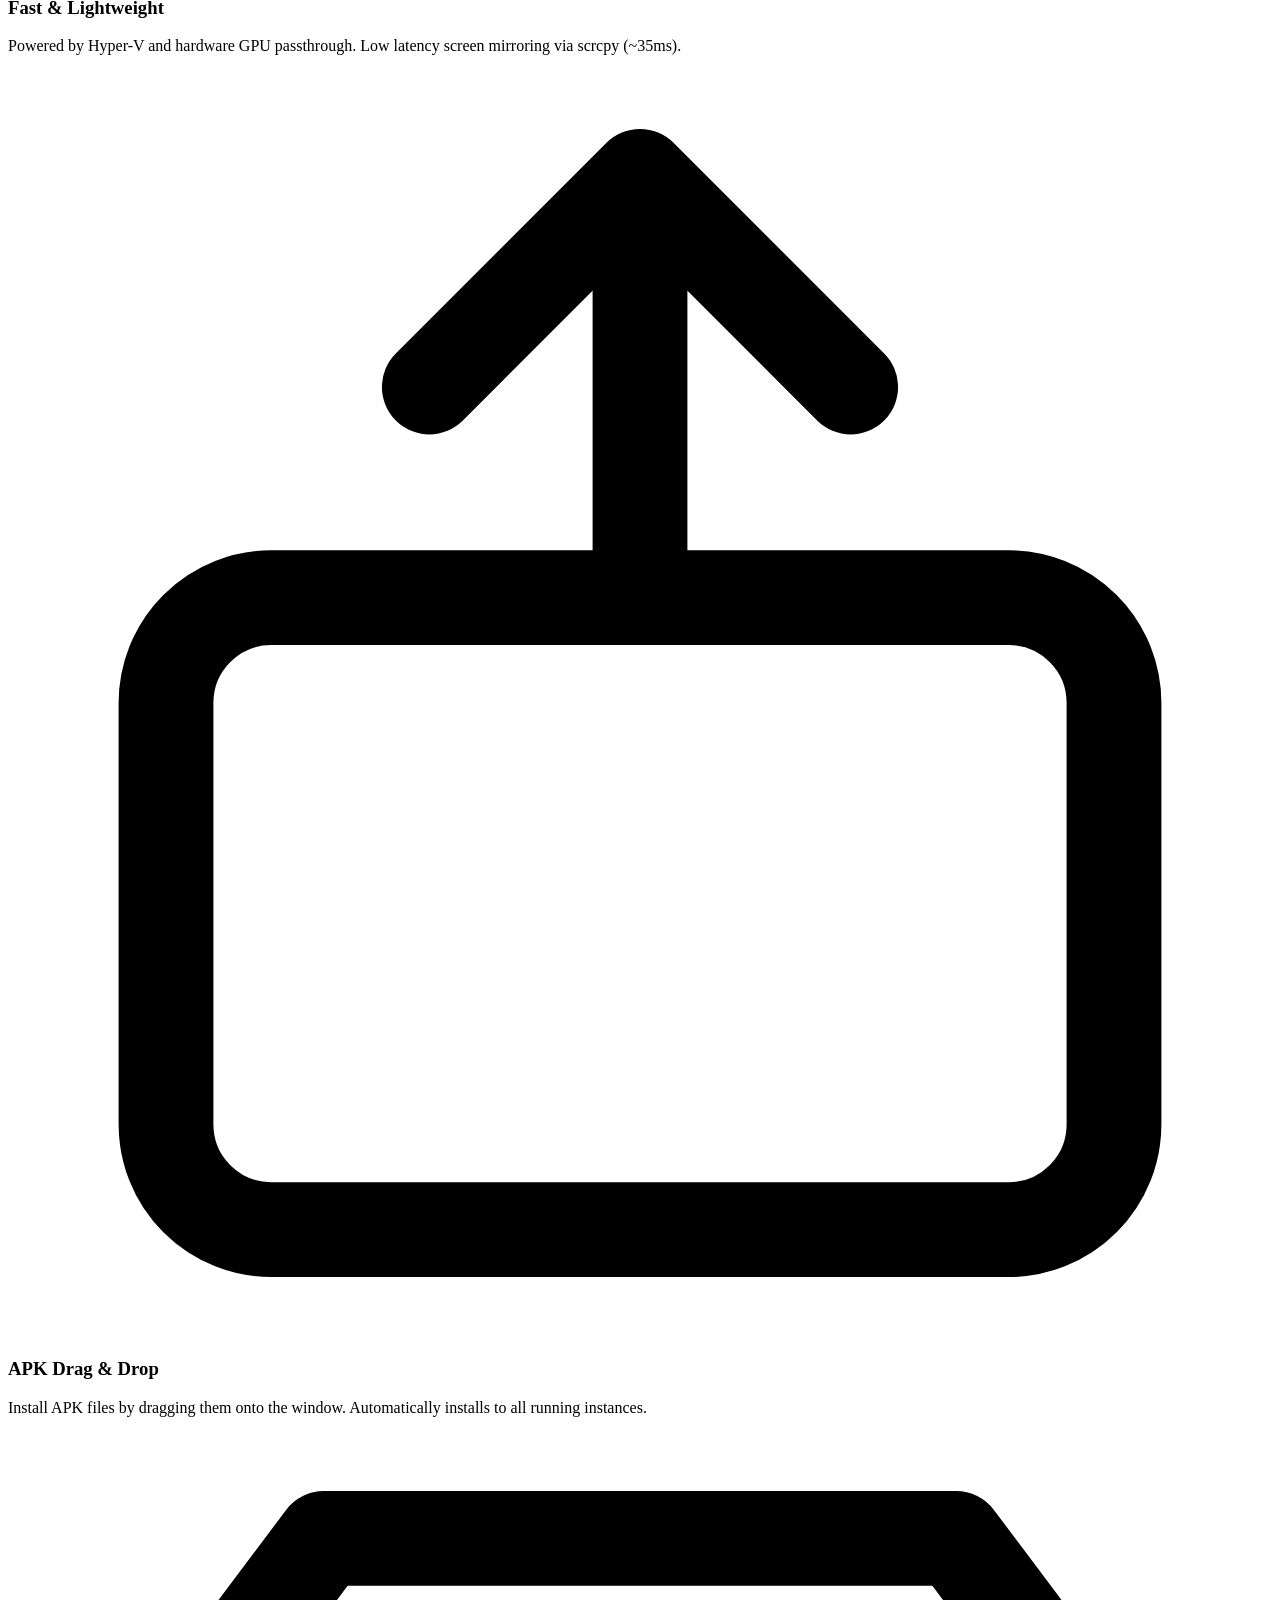
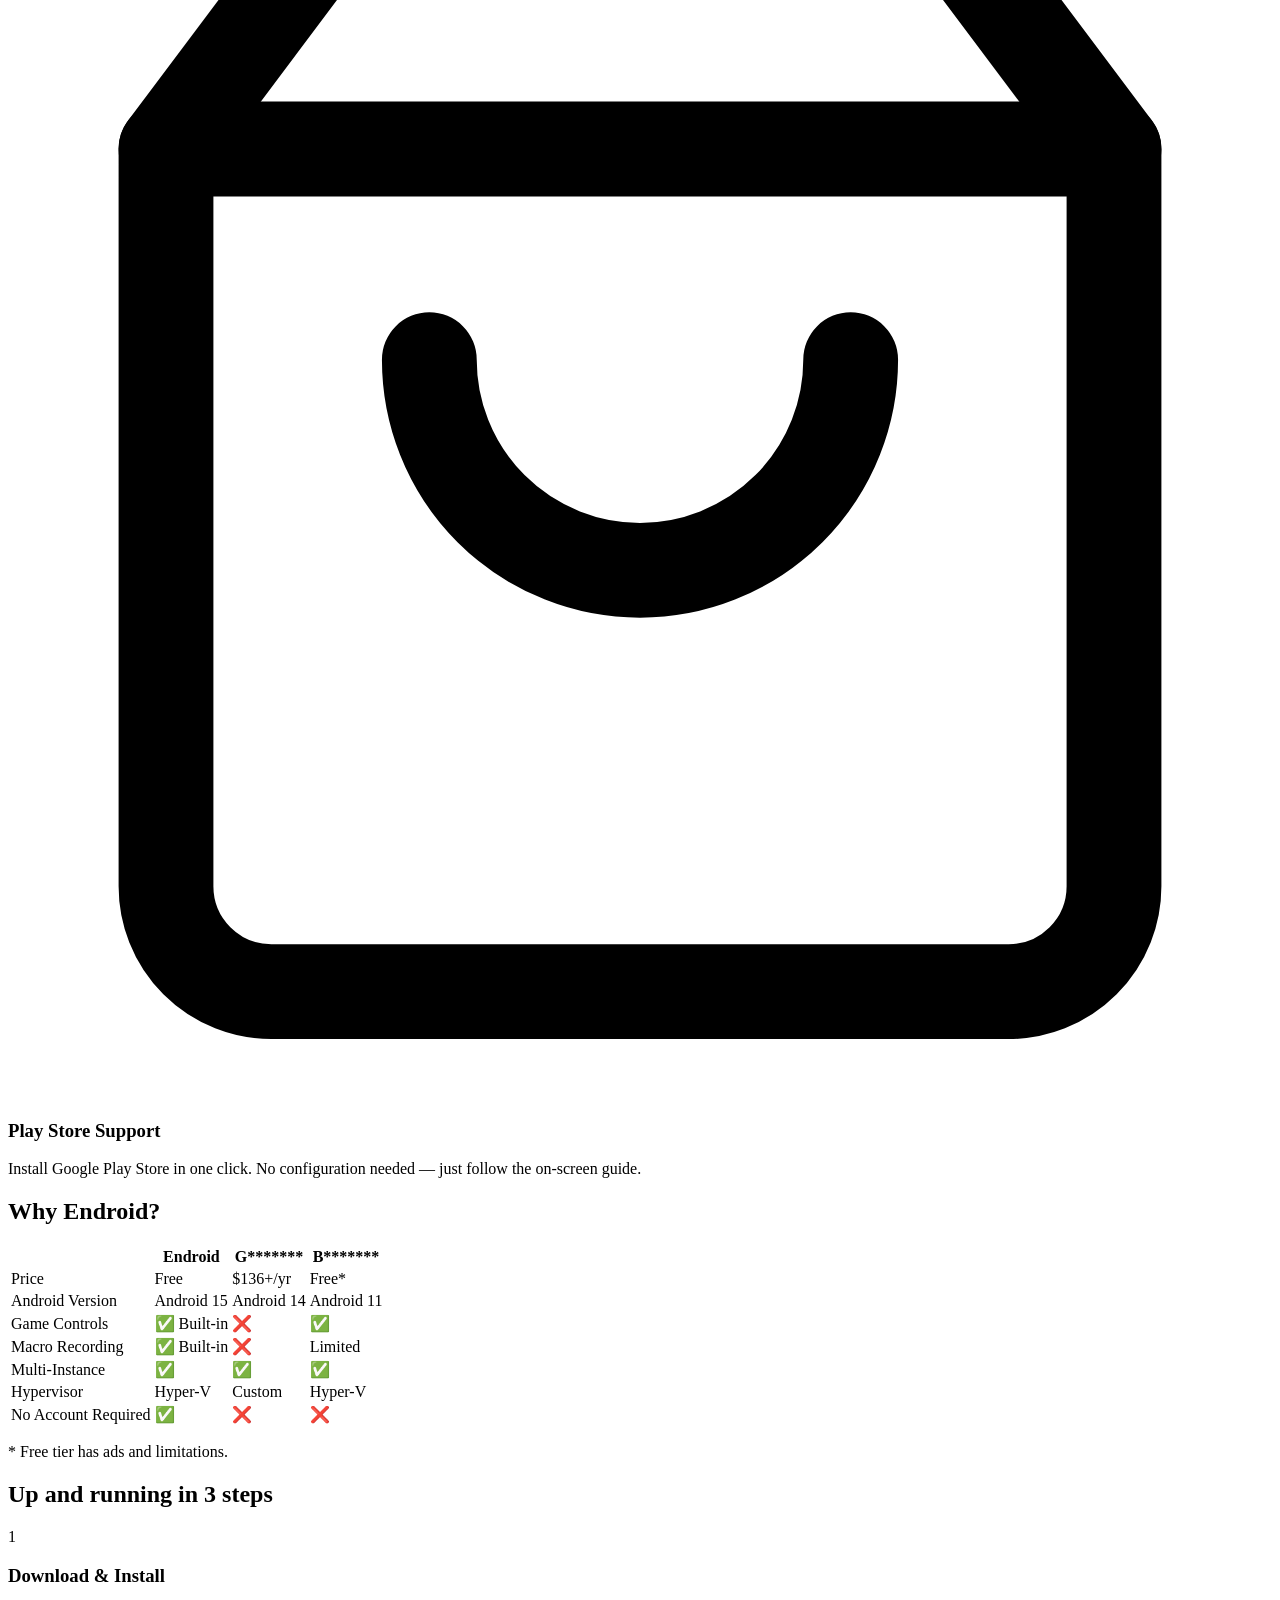
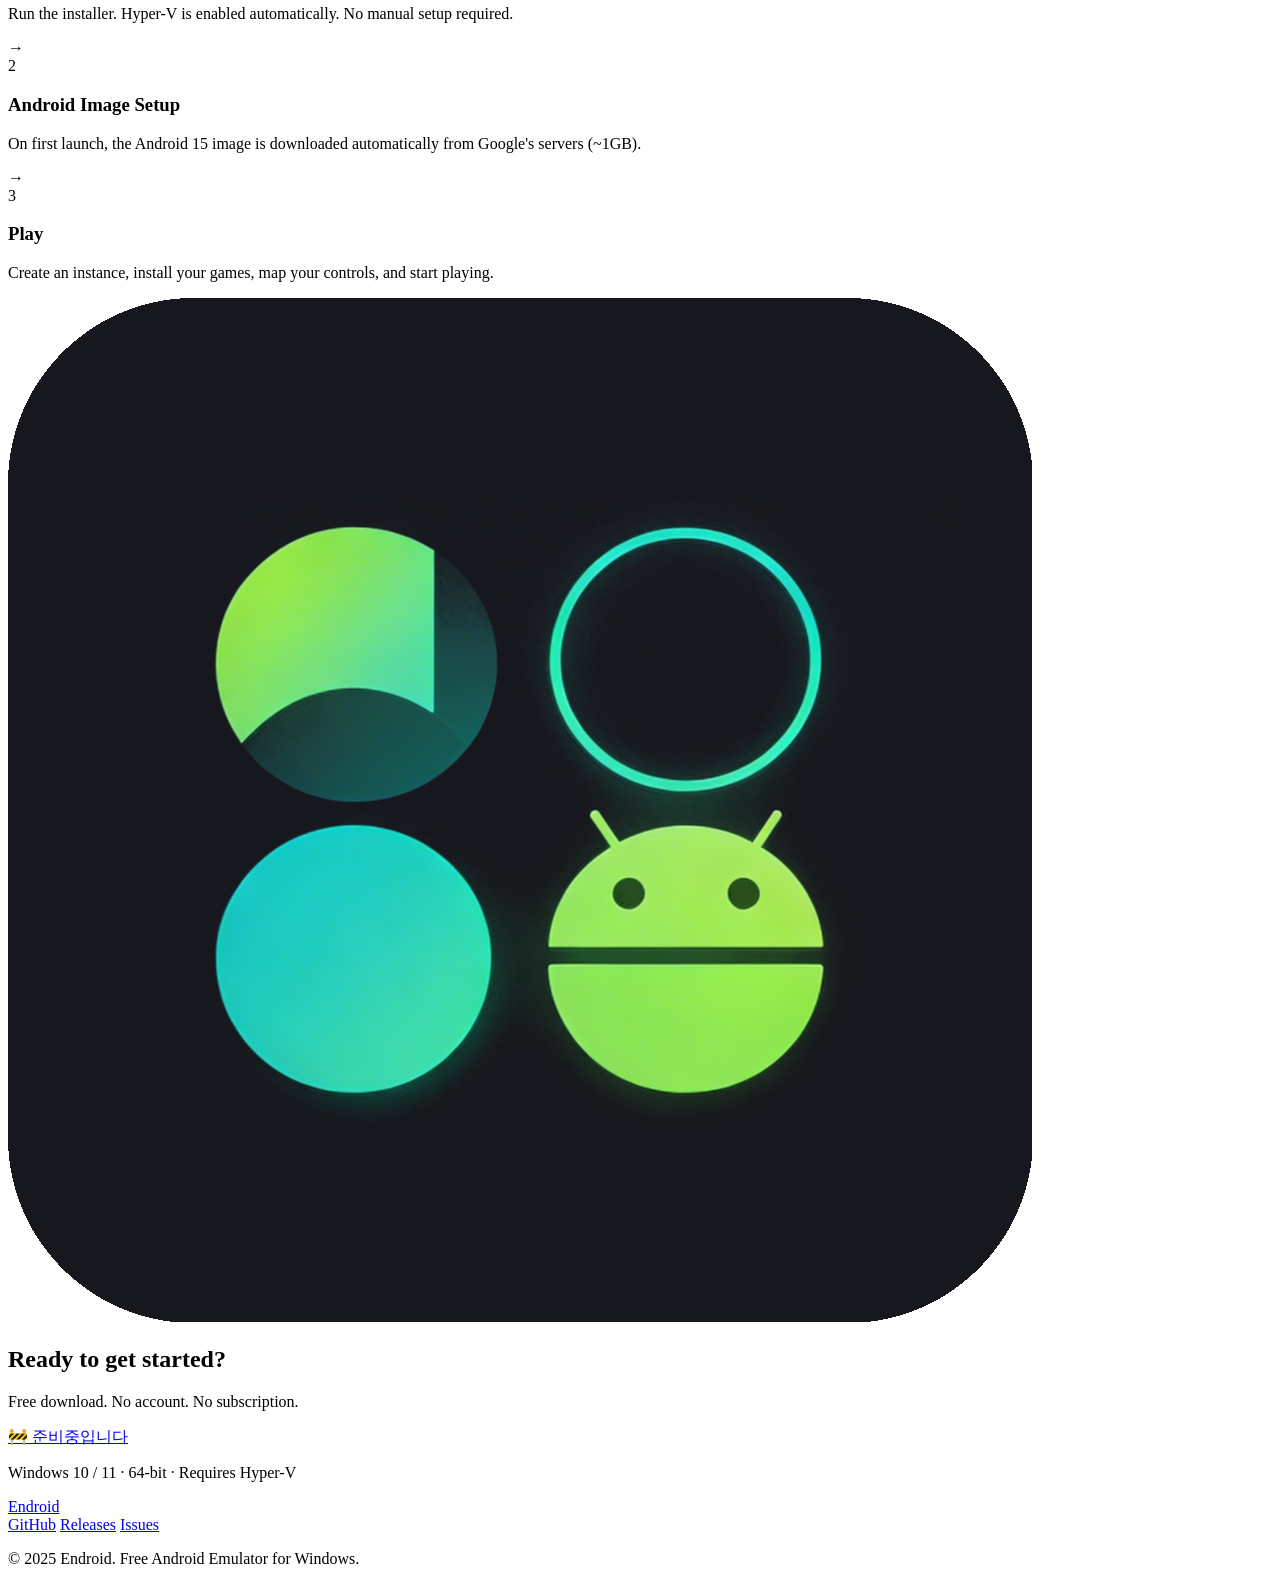
==== commit af171096: "feat: 다운로드 버튼 준비중" ====
--- a/index.html
+++ b/index.html
@@ -16,7 +16,7 @@
   <meta http-equiv="Expires" content="0" />
 
   <!-- Favicon -->
-  <link rel="icon" type="image/png" href="assets/icon.png?v=5" />
+  <link rel="icon" type="image/png" href="assets/icon.png?v=6" />
 
   <!-- Open Graph -->
   <meta property="og:type" content="website" />
@@ -63,8 +63,8 @@
       <div class="nav-links">
         <a href="#features">Features</a>
         <a href="https://github.com/rundevelrun/endroid">GitHub</a>
-        <a class="btn-download-sm" href="https://github.com/rundevelrun/endroid/releases/latest">
-          Download Free
+        <a class="btn-download-sm btn-coming-soon" href="#">
+          Coming Soon
         </a>
       </div>
     </div>
@@ -73,7 +73,7 @@
   <!-- Hero -->
   <section class="hero">
     <div class="hero-inner">
-      <img src="assets/icon.png?v=5" alt="Endroid" class="hero-icon" />
+      <img src="assets/icon.png?v=6" alt="Endroid" class="hero-icon" />
       <div class="badge">Android 15 · Free · Windows</div>
       <h1 class="hero-title">
         Run Android on Windows.<br />
@@ -85,8 +85,8 @@
         No subscription, no limits.
       </p>
       <div class="hero-actions">
-        <a class="btn-primary" href="https://github.com/rundevelrun/endroid/releases/latest">
-          ⬇ Download for Windows
+        <a class="btn-primary btn-coming-soon" href="#">
+          🚧 준비중입니다
         </a>
         <a class="btn-secondary" href="https://github.com/rundevelrun/endroid">
           <svg class="gh-icon" viewBox="0 0 16 16" fill="currentColor"><path d="M8 0C3.58 0 0 3.58 0 8c0 3.54 2.29 6.53 5.47 7.59.4.07.55-.17.55-.38 0-.19-.01-.82-.01-1.49-2.01.37-2.53-.49-2.69-.94-.09-.23-.48-.94-.82-1.13-.28-.15-.68-.52-.01-.53.63-.01 1.08.58 1.23.82.72 1.21 1.87.87 2.33.66.07-.52.28-.87.51-1.07-1.78-.2-3.64-.89-3.64-3.95 0-.87.31-1.59.82-2.15-.08-.2-.36-1.02.08-2.12 0 0 .67-.21 2.2.82.64-.18 1.32-.27 2-.27.68 0 1.36.09 2 .27 1.53-1.04 2.2-.82 2.2-.82.44 1.1.16 1.92.08 2.12.51.56.82 1.27.82 2.15 0 3.07-1.87 3.75-3.65 3.95.29.25.54.73.54 1.48 0 1.07-.01 1.93-.01 2.2 0 .21.15.46.55.38A8.013 8.013 0 0016 8c0-4.42-3.58-8-8-8z"/></svg>
@@ -213,11 +213,11 @@
   <!-- Download CTA -->
   <section class="cta">
     <div class="section-inner">
-      <img src="assets/icon.png?v=5" alt="Endroid" class="cta-icon" />
+      <img src="assets/icon.png?v=6" alt="Endroid" class="cta-icon" />
       <h2>Ready to get started?</h2>
       <p>Free download. No account. No subscription.</p>
-      <a class="btn-primary btn-large" href="https://github.com/rundevelrun/endroid/releases/latest">
-        ⬇ Download Endroid for Free
+      <a class="btn-primary btn-large btn-coming-soon" href="#">
+        🚧 준비중입니다
       </a>
       <p class="cta-note">Windows 10 / 11 · 64-bit · Requires Hyper-V</p>
     </div>
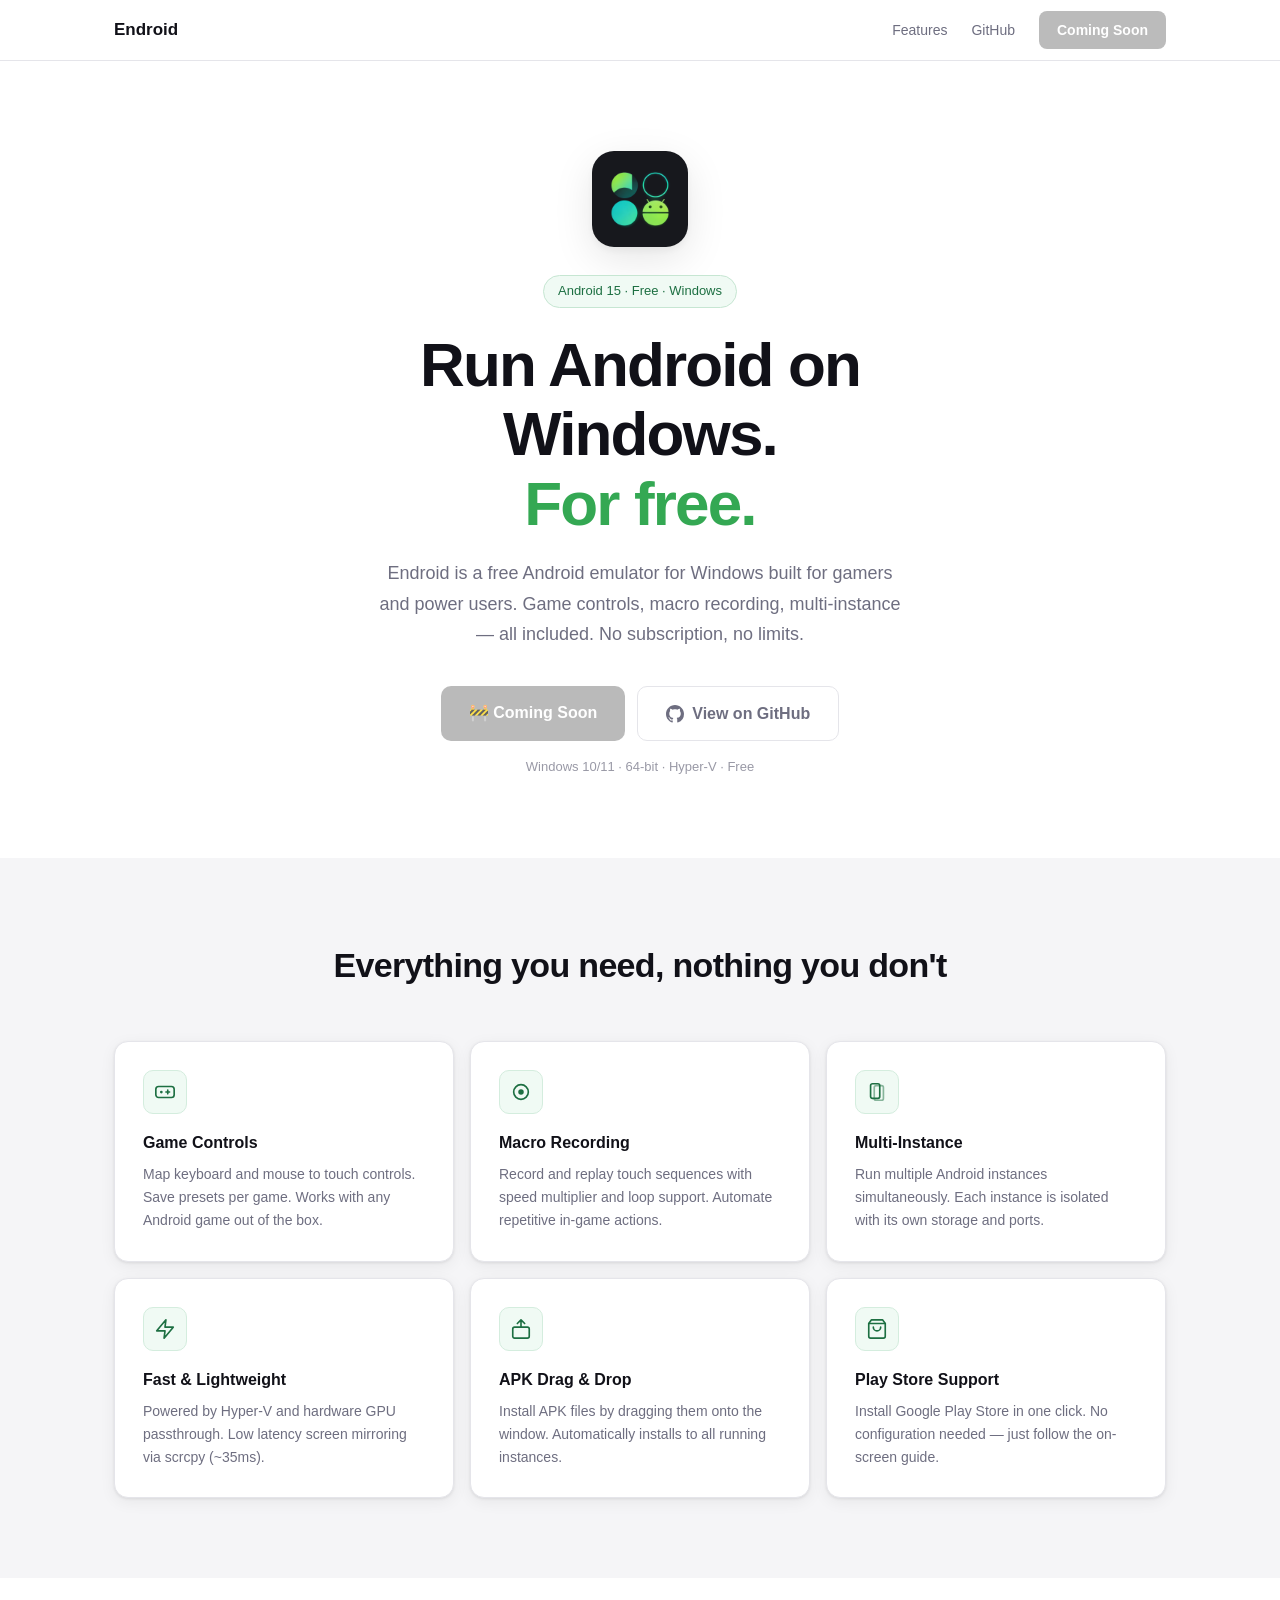
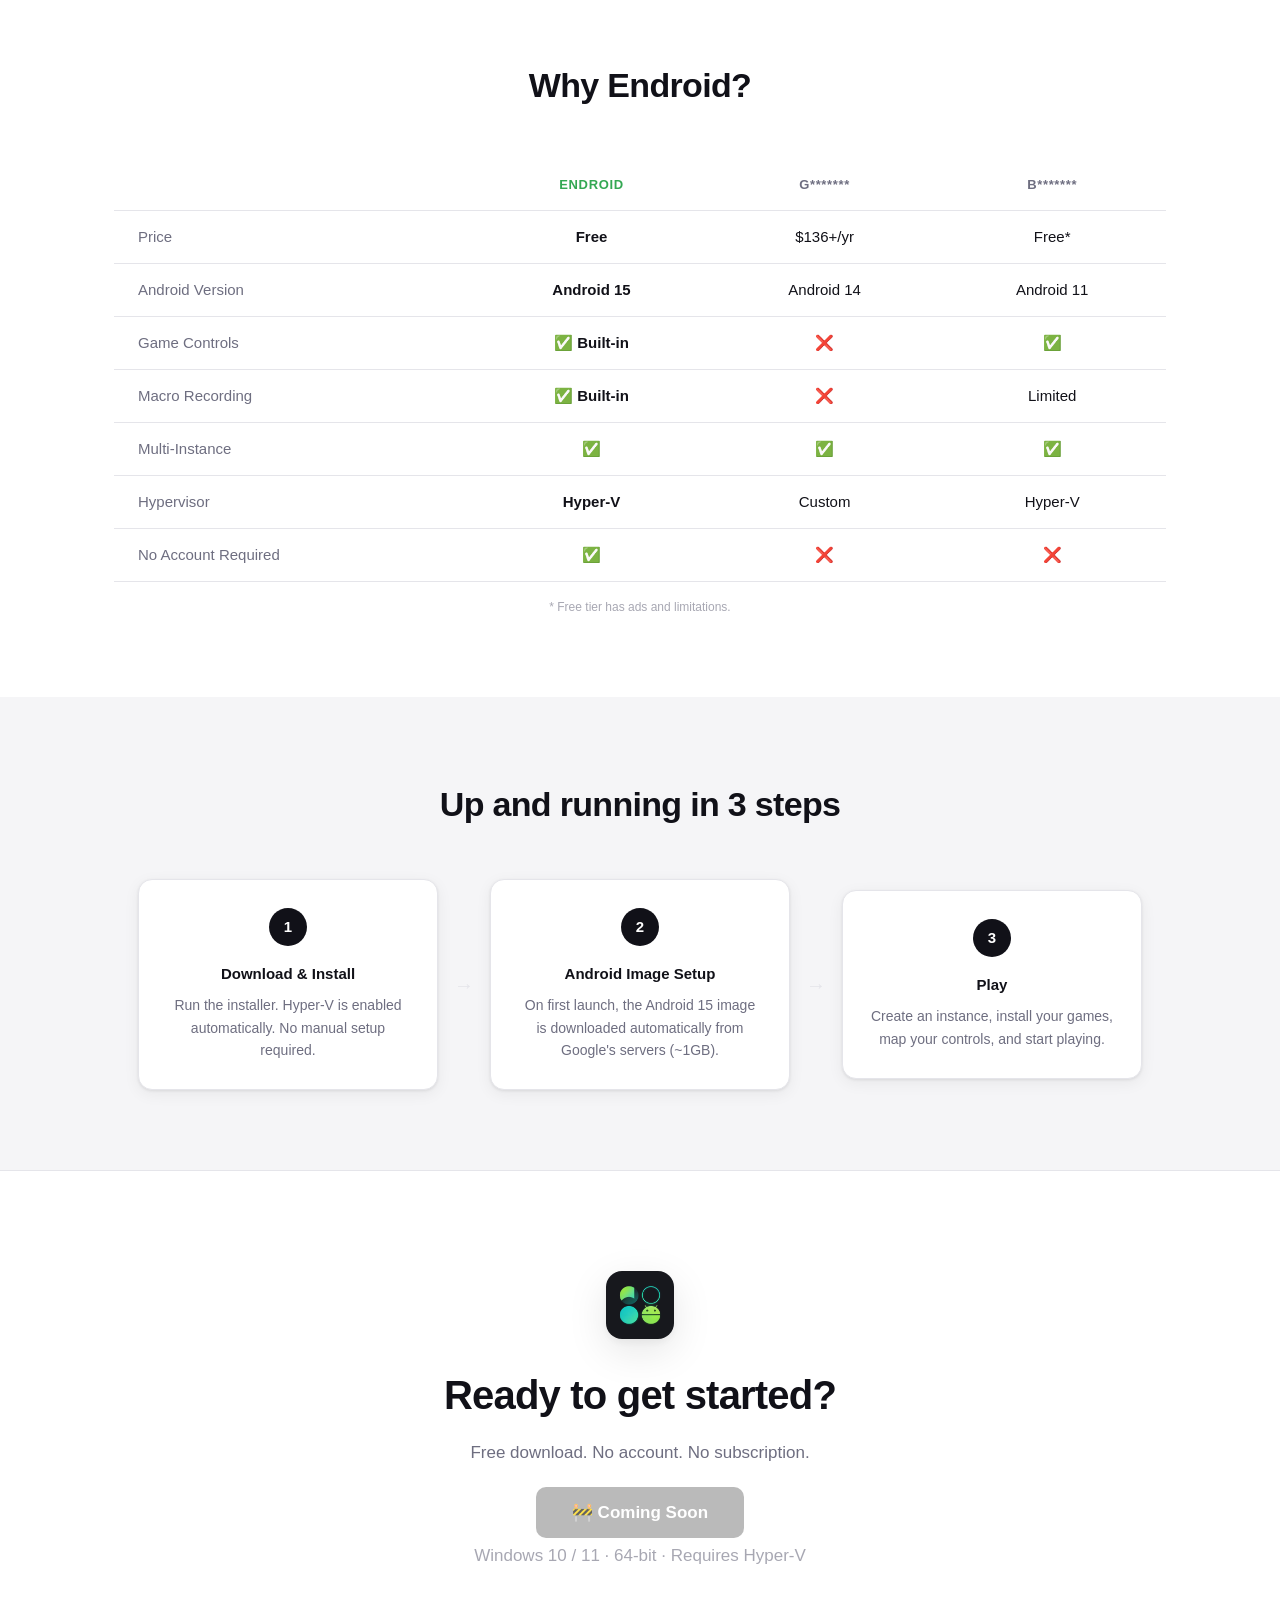
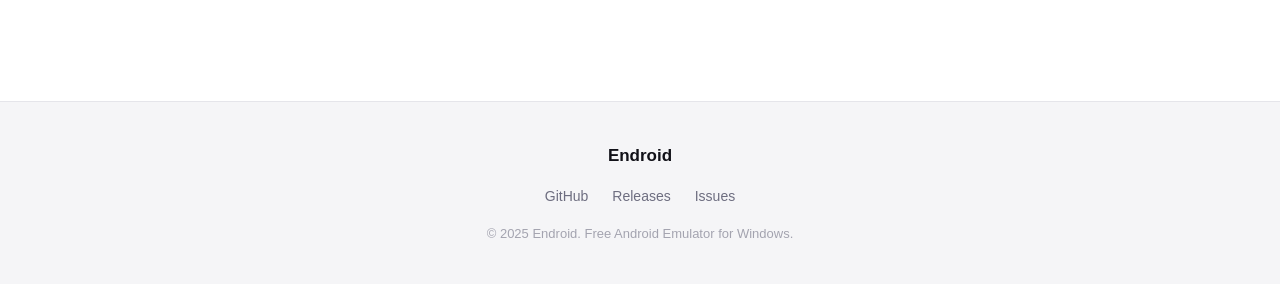
==== commit 9595dfd9: "fix(landing): 버튼 텍스트 영문으로 수정 (준비중입니다 → Coming Soon) Generated with [Claude Code](https://claude.ai/c" ====
--- a/index.html
+++ b/index.html
@@ -86,7 +86,7 @@
       </p>
       <div class="hero-actions">
         <a class="btn-primary btn-coming-soon" href="#">
-          🚧 준비중입니다
+          🚧 Coming Soon
         </a>
         <a class="btn-secondary" href="https://github.com/rundevelrun/endroid">
           <svg class="gh-icon" viewBox="0 0 16 16" fill="currentColor"><path d="M8 0C3.58 0 0 3.58 0 8c0 3.54 2.29 6.53 5.47 7.59.4.07.55-.17.55-.38 0-.19-.01-.82-.01-1.49-2.01.37-2.53-.49-2.69-.94-.09-.23-.48-.94-.82-1.13-.28-.15-.68-.52-.01-.53.63-.01 1.08.58 1.23.82.72 1.21 1.87.87 2.33.66.07-.52.28-.87.51-1.07-1.78-.2-3.64-.89-3.64-3.95 0-.87.31-1.59.82-2.15-.08-.2-.36-1.02.08-2.12 0 0 .67-.21 2.2.82.64-.18 1.32-.27 2-.27.68 0 1.36.09 2 .27 1.53-1.04 2.2-.82 2.2-.82.44 1.1.16 1.92.08 2.12.51.56.82 1.27.82 2.15 0 3.07-1.87 3.75-3.65 3.95.29.25.54.73.54 1.48 0 1.07-.01 1.93-.01 2.2 0 .21.15.46.55.38A8.013 8.013 0 0016 8c0-4.42-3.58-8-8-8z"/></svg>
@@ -217,7 +217,7 @@
       <h2>Ready to get started?</h2>
       <p>Free download. No account. No subscription.</p>
       <a class="btn-primary btn-large btn-coming-soon" href="#">
-        🚧 준비중입니다
+        🚧 Coming Soon
       </a>
       <p class="cta-note">Windows 10 / 11 · 64-bit · Requires Hyper-V</p>
     </div>
--- a/styles.css
+++ b/styles.css
@@ -0,0 +1,352 @@
+/* ── Reset & Base ─────────────────────────────────────────────── */
+*, *::before, *::after { box-sizing: border-box; margin: 0; padding: 0; }
+
+:root {
+  --bg:        #ffffff;
+  --bg2:       #f5f5f7;
+  --bg3:       #ffffff;
+  --border:    #e5e5ea;
+  --accent:    #1d6f42;
+  --accent2:   #34a853;
+  --text:      #111118;
+  --text2:     #6e6e80;
+  --radius:    14px;
+  --max-w:     1100px;
+  --shadow:    0 1px 3px rgba(0,0,0,0.08), 0 4px 16px rgba(0,0,0,0.06);
+  --shadow-lg: 0 4px 6px rgba(0,0,0,0.04), 0 12px 40px rgba(0,0,0,0.10);
+}
+
+html { scroll-behavior: smooth; }
+
+body {
+  font-family: -apple-system, BlinkMacSystemFont, 'Segoe UI', sans-serif;
+  background: var(--bg);
+  color: var(--text);
+  line-height: 1.6;
+  -webkit-font-smoothing: antialiased;
+}
+
+a { color: inherit; text-decoration: none; }
+
+/* ── Nav ──────────────────────────────────────────────────────── */
+.nav {
+  position: sticky;
+  top: 0;
+  z-index: 100;
+  background: rgba(255,255,255,0.85);
+  backdrop-filter: blur(16px);
+  border-bottom: 1px solid var(--border);
+}
+.nav-inner {
+  max-width: var(--max-w);
+  margin: 0 auto;
+  padding: 0 24px;
+  height: 60px;
+  display: flex;
+  align-items: center;
+  justify-content: space-between;
+}
+.logo {
+  display: flex;
+  align-items: center;
+  gap: 10px;
+  font-size: 17px;
+  font-weight: 800;
+  color: var(--text);
+  -webkit-text-fill-color: initial;
+  background: none;
+}
+.logo-icon {
+  width: 30px;
+  height: 30px;
+  border-radius: 7px;
+  flex-shrink: 0;
+  box-shadow: 0 1px 4px rgba(0,0,0,0.15);
+}
+.nav-links {
+  display: flex;
+  align-items: center;
+  gap: 24px;
+}
+.nav-links > a:not(.btn-download-sm) {
+  font-size: 14px;
+  color: var(--text2);
+  transition: color 0.15s;
+}
+.nav-links > a:not(.btn-download-sm):hover { color: var(--text); }
+
+.btn-download-sm {
+  padding: 8px 18px;
+  background: var(--text);
+  color: #fff;
+  border-radius: 8px;
+  font-size: 14px;
+  font-weight: 600;
+  transition: opacity 0.15s;
+}
+.btn-download-sm:hover { opacity: 0.8; }
+
+/* ── Hero ─────────────────────────────────────────────────────── */
+.hero {
+  padding: 90px 24px 80px;
+  text-align: center;
+  background: var(--bg);
+}
+.hero-inner { max-width: 720px; margin: 0 auto; }
+
+.hero-icon {
+  display: block;
+  width: 96px;
+  height: 96px;
+  border-radius: 22px;
+  margin: 0 auto 28px;
+  box-shadow: var(--shadow-lg);
+}
+
+.badge {
+  display: inline-block;
+  padding: 5px 14px;
+  background: #f0faf4;
+  border: 1px solid #c6e6d2;
+  border-radius: 999px;
+  font-size: 13px;
+  color: var(--accent);
+  font-weight: 500;
+  margin-bottom: 22px;
+}
+
+.hero-title {
+  font-size: clamp(36px, 6vw, 62px);
+  font-weight: 800;
+  line-height: 1.12;
+  letter-spacing: -0.03em;
+  margin-bottom: 20px;
+  color: var(--text);
+}
+.accent {
+  color: var(--accent2);
+  background: none;
+  -webkit-text-fill-color: initial;
+  -webkit-background-clip: unset;
+  background-clip: unset;
+}
+
+.hero-desc {
+  font-size: 18px;
+  color: var(--text2);
+  max-width: 540px;
+  margin: 0 auto 36px;
+  line-height: 1.7;
+}
+
+.hero-actions {
+  display: flex;
+  gap: 12px;
+  justify-content: center;
+  flex-wrap: wrap;
+  margin-bottom: 16px;
+}
+
+.btn-primary {
+  padding: 14px 28px;
+  background: var(--text);
+  color: #fff;
+  border-radius: 10px;
+  font-size: 16px;
+  font-weight: 700;
+  transition: opacity 0.15s, transform 0.15s;
+}
+.btn-primary:hover { opacity: 0.85; transform: translateY(-1px); }
+.btn-primary.btn-large { padding: 16px 36px; font-size: 17px; }
+
+.btn-coming-soon {
+  background: #9e9e9e !important;
+  cursor: not-allowed !important;
+  pointer-events: none;
+  opacity: 0.7;
+}
+
+.btn-secondary {
+  display: flex;
+  align-items: center;
+  gap: 8px;
+  padding: 14px 28px;
+  background: transparent;
+  border: 1px solid var(--border);
+  color: var(--text2);
+  border-radius: 10px;
+  font-size: 16px;
+  font-weight: 600;
+  transition: border-color 0.15s, color 0.15s, background 0.15s;
+}
+.btn-secondary:hover { border-color: #c0c0cc; color: var(--text); background: var(--bg2); }
+.gh-icon { width: 18px; height: 18px; flex-shrink: 0; }
+
+.hero-note { font-size: 13px; color: var(--text2); opacity: 0.7; }
+
+/* ── Sections ─────────────────────────────────────────────────── */
+.section-inner {
+  max-width: var(--max-w);
+  margin: 0 auto;
+  padding: 0 24px;
+}
+.section-title {
+  font-size: clamp(22px, 3vw, 34px);
+  font-weight: 700;
+  text-align: center;
+  margin-bottom: 48px;
+  letter-spacing: -0.02em;
+}
+
+/* ── Features ─────────────────────────────────────────────────── */
+.features { padding: 80px 0; background: var(--bg2); }
+.features-grid {
+  display: grid;
+  grid-template-columns: repeat(auto-fit, minmax(300px, 1fr));
+  gap: 16px;
+}
+.feature-card {
+  background: var(--bg3);
+  border: 1px solid var(--border);
+  border-radius: var(--radius);
+  padding: 28px;
+  transition: box-shadow 0.2s, transform 0.2s;
+  box-shadow: var(--shadow);
+}
+.feature-card:hover {
+  box-shadow: var(--shadow-lg);
+  transform: translateY(-2px);
+}
+.feature-icon {
+  width: 44px;
+  height: 44px;
+  margin-bottom: 16px;
+  padding: 10px;
+  background: #f0faf4;
+  border: 1px solid #d4edde;
+  border-radius: 10px;
+  color: var(--accent);
+}
+.feature-icon svg { width: 100%; height: 100%; display: block; }
+.feature-card h3 { font-size: 16px; font-weight: 700; margin-bottom: 8px; color: var(--text); }
+.feature-card p { font-size: 14px; color: var(--text2); line-height: 1.65; }
+
+/* ── Compare ──────────────────────────────────────────────────── */
+.compare { padding: 80px 0; background: var(--bg); }
+.compare-table-wrap { overflow-x: auto; }
+.compare-table {
+  width: 100%;
+  border-collapse: collapse;
+  font-size: 15px;
+}
+.compare-table th,
+.compare-table td {
+  padding: 14px 24px;
+  text-align: center;
+  border-bottom: 1px solid var(--border);
+}
+.compare-table th:first-child,
+.compare-table td:first-child { text-align: left; color: var(--text2); }
+.compare-table thead th {
+  font-weight: 600;
+  color: var(--text2);
+  font-size: 13px;
+  text-transform: uppercase;
+  letter-spacing: 0.05em;
+  vertical-align: middle;
+}
+.compare-table th.highlight { color: var(--accent2); }
+.masked { color: var(--text2); letter-spacing: 0.05em; font-size: 13px; }
+.table-icon {
+  width: 20px;
+  height: 20px;
+  border-radius: 5px;
+  vertical-align: middle;
+  margin-right: 6px;
+  margin-bottom: 2px;
+  box-shadow: 0 1px 3px rgba(0,0,0,0.15);
+}
+.compare-table td.highlight { color: var(--text); font-weight: 600; }
+.compare-table tbody tr:hover { background: var(--bg2); }
+.compare-note { font-size: 12px; color: var(--text2); margin-top: 16px; text-align: center; opacity: 0.6; }
+
+/* ── How To ───────────────────────────────────────────────────── */
+.howto { padding: 80px 0; background: var(--bg2); }
+.steps {
+  display: flex;
+  align-items: center;
+  justify-content: center;
+  gap: 16px;
+  flex-wrap: wrap;
+}
+.step {
+  flex: 1;
+  min-width: 220px;
+  max-width: 300px;
+  background: var(--bg3);
+  border: 1px solid var(--border);
+  border-radius: var(--radius);
+  padding: 28px;
+  text-align: center;
+  box-shadow: var(--shadow);
+}
+.step-num {
+  width: 38px;
+  height: 38px;
+  background: var(--text);
+  border-radius: 50%;
+  display: flex;
+  align-items: center;
+  justify-content: center;
+  font-weight: 800;
+  font-size: 15px;
+  color: #fff;
+  margin: 0 auto 16px;
+}
+.step h3 { font-size: 15px; font-weight: 700; margin-bottom: 8px; }
+.step p { font-size: 14px; color: var(--text2); line-height: 1.6; }
+.step-arrow { font-size: 20px; color: var(--border); flex-shrink: 0; }
+
+/* ── CTA ──────────────────────────────────────────────────────── */
+.cta {
+  padding: 100px 0;
+  text-align: center;
+  background: var(--bg);
+  border-top: 1px solid var(--border);
+}
+.cta-icon {
+  display: block;
+  width: 68px;
+  height: 68px;
+  border-radius: 16px;
+  margin: 0 auto 24px;
+  box-shadow: var(--shadow-lg);
+}
+.cta h2 { font-size: clamp(26px, 4vw, 40px); font-weight: 800; margin-bottom: 12px; letter-spacing: -0.02em; }
+.cta p { font-size: 17px; color: var(--text2); margin-bottom: 32px; }
+.cta-note { font-size: 13px; color: var(--text2); margin-top: 16px; opacity: 0.6; }
+
+/* ── Footer ───────────────────────────────────────────────────── */
+.footer { border-top: 1px solid var(--border); padding: 40px 24px; background: var(--bg2); }
+.footer-inner {
+  max-width: var(--max-w);
+  margin: 0 auto;
+  display: flex;
+  flex-direction: column;
+  align-items: center;
+  gap: 16px;
+  text-align: center;
+}
+.footer .logo-icon { width: 22px; height: 22px; border-radius: 5px; box-shadow: 0 1px 3px rgba(0,0,0,0.12); }
+.footer-links { display: flex; gap: 24px; }
+.footer-links a { font-size: 14px; color: var(--text2); transition: color 0.15s; }
+.footer-links a:hover { color: var(--text); }
+.footer-copy { font-size: 13px; color: var(--text2); opacity: 0.6; }
+
+/* ── Responsive ───────────────────────────────────────────────── */
+@media (max-width: 600px) {
+  .step-arrow { display: none; }
+  .hero-actions { flex-direction: column; align-items: center; }
+  .btn-primary, .btn-secondary { width: 100%; max-width: 300px; justify-content: center; }
+  .nav-links > a:not(.btn-download-sm) { display: none; }
+}
